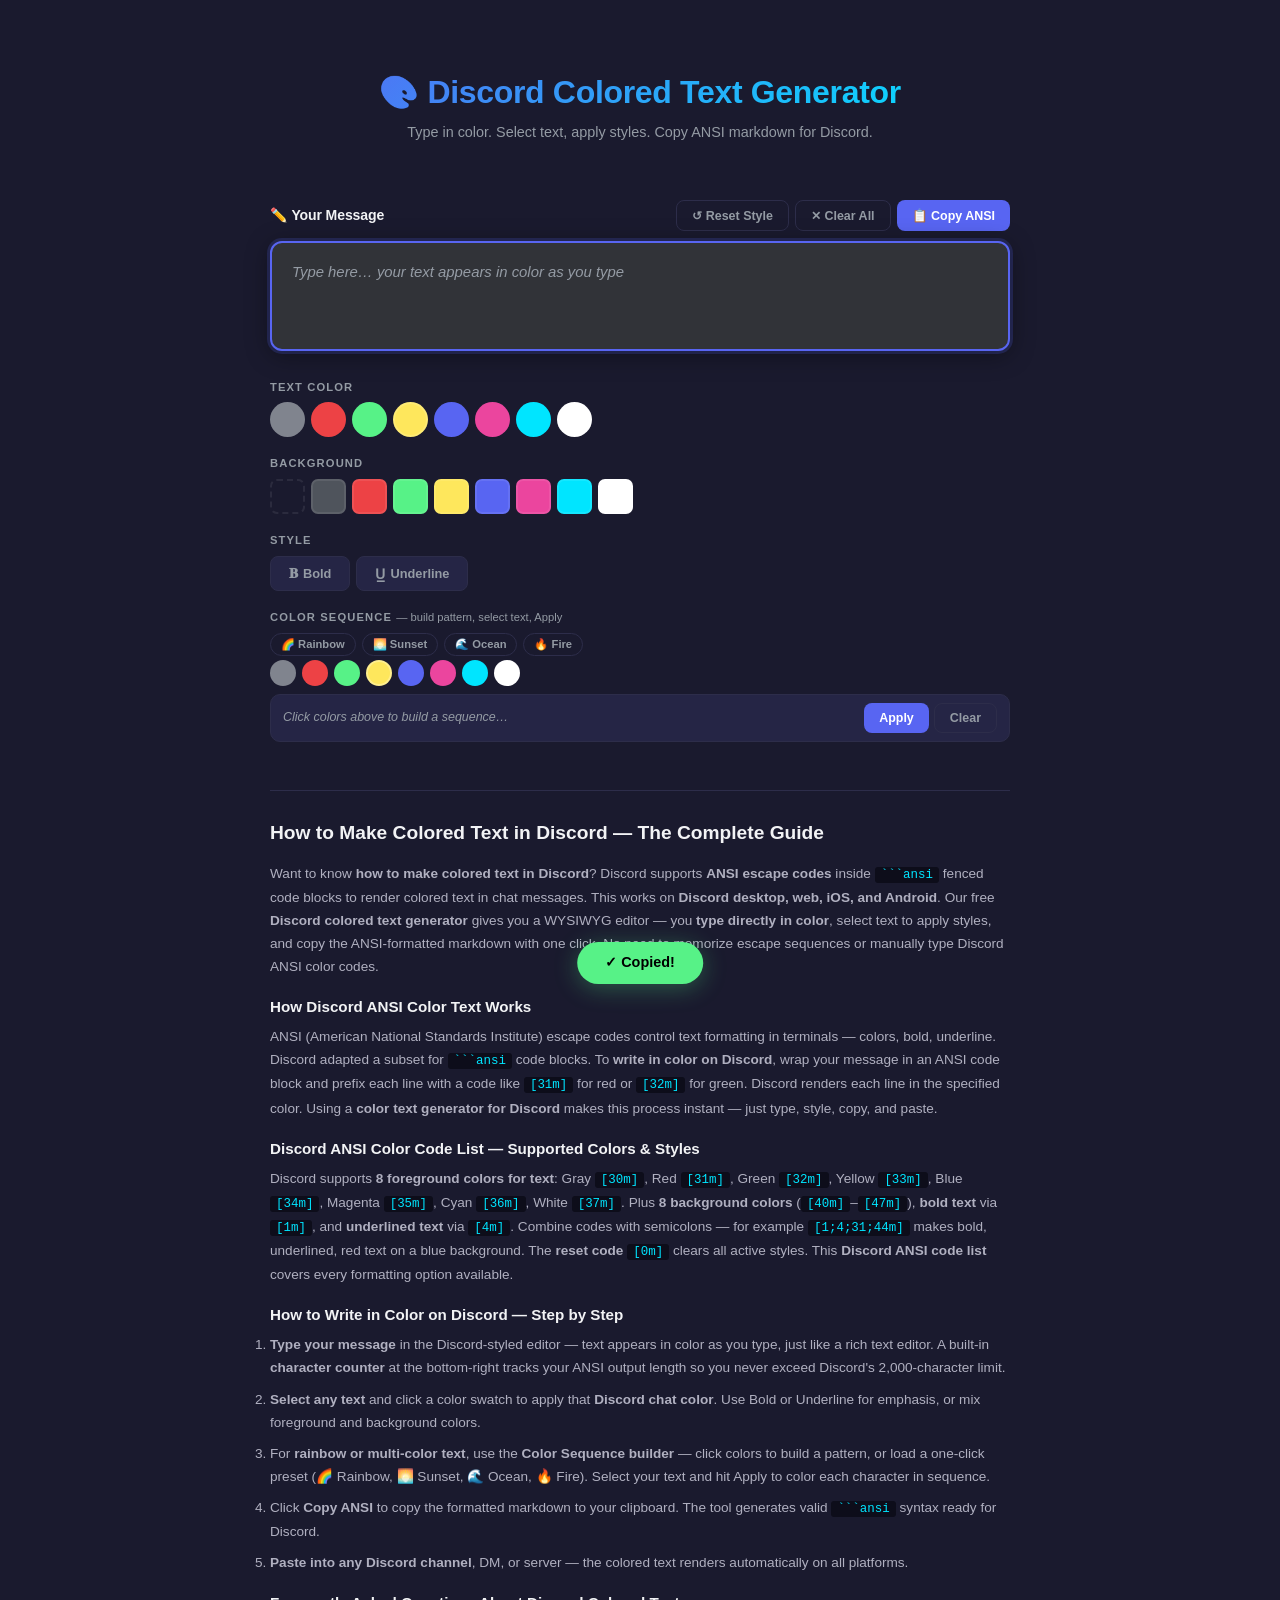
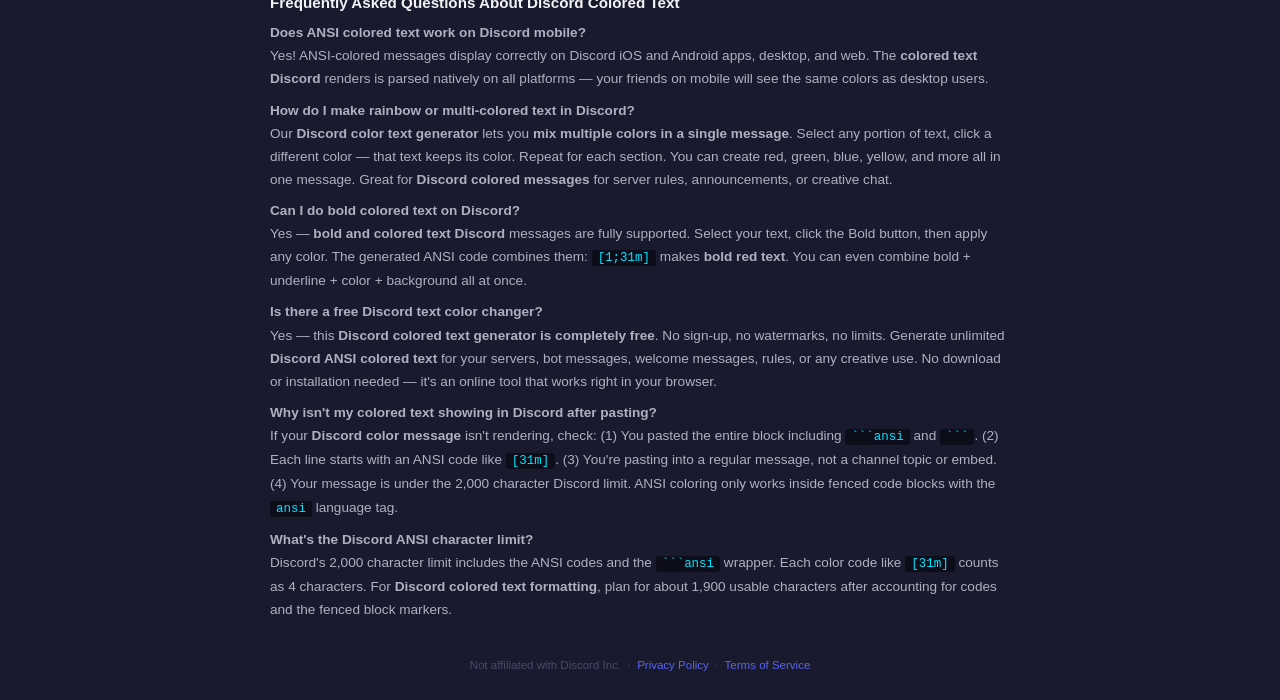
==== index.html @ 7c9f10d4 "init" ====
<!DOCTYPE html>
<html lang="en">
<head>
<meta charset="UTF-8">
<meta name="viewport" content="width=device-width, initial-scale=1.0">
<title>Discord Colored Text Generator — Free ANSI Color Markdown Tool</title>
<meta name="description" content="Free Discord colored text generator with WYSIWYG editor. Create ANSI colored messages with 8 foreground colors, 8 background colors, bold and underline. Type in color, copy ANSI markdown for Discord. No sign-up required.">
<meta name="keywords" content="discord colored text, discord ansi colors, discord text generator, ansi escape codes discord, discord markdown colors, colored text discord, discord color message, ansi color code generator">
<meta name="robots" content="index, follow, max-image-preview:large">
<link rel="canonical" href="https://discordcoloredtext.com/">
<meta property="og:title" content="Discord Colored Text Generator — Free ANSI Color Markdown Tool">
<meta property="og:description" content="Type in color with the WYSIWYG editor. 8 foreground colors, 8 background colors, bold, underline. Copy ANSI markdown for Discord instantly. Free, no sign-up.">
<meta property="og:type" content="website">
<meta property="og:url" content="https://discordcoloredtext.com/">
<meta name="twitter:card" content="summary_large_image">
<meta name="twitter:title" content="Discord Colored Text Generator">
<meta name="twitter:description" content="WYSIWYG editor for Discord ANSI colored text. Type in color, copy markdown. Free.">
<style>
*,*::before,*::after{box-sizing:border-box;margin:0;padding:0}
:root{
  --bg:#1A1A2E;--surface:#222240;--card:#252545;--border:#2D2D4A;
  --accent:#5865F2;--accent-hover:#4752C4;--glow:#5865F230;
  --success:#57F287;--text:#F2F3F5;--muted:#949BA4;
  --editor-bg:#313338;--editor-text:#DBDEE1;
  --font:'gg sans','Whitney','Helvetica Neue',Helvetica,Arial,sans-serif;
  --ui:-apple-system,BlinkMacSystemFont,'Segoe UI',Roboto,sans-serif;
}
html{font-size:16px;scroll-behavior:smooth}
body{font-family:var(--ui);background:var(--bg);color:#E0E0E0;min-height:100vh;line-height:1.5;-webkit-font-smoothing:antialiased}
.container{max-width:780px;margin:0 auto;padding:28px 20px 40px}

/* Header */
.header{text-align:center;padding:40px 0 28px}
.header h1{font-size:clamp(1.4rem,3.5vw,2rem);font-weight:800;background:linear-gradient(135deg,var(--accent),#00E5FF);-webkit-background-clip:text;-webkit-text-fill-color:transparent;background-clip:text;margin-bottom:6px;letter-spacing:-0.01em}
.header p{color:var(--muted);font-size:0.9rem}

.ad{background:var(--card);border:1px dashed var(--border);border-radius:12px;min-height:90px;display:flex;align-items:center;justify-content:center;color:#4A4A6A;font-size:0.75rem;margin:12px 0;text-transform:uppercase;letter-spacing:0.1em}

/* Editor */
.editor-section{margin:28px 0}
.editor-top{display:flex;align-items:center;justify-content:space-between;margin-bottom:10px}
.editor-top label{font-weight:700;font-size:0.88rem;color:var(--text);letter-spacing:-0.01em}
.editor-actions{display:flex;gap:6px}
.btn{display:inline-flex;align-items:center;gap:4px;padding:7px 15px;font-size:0.78rem;font-weight:600;font-family:var(--ui);border:none;border-radius:8px;cursor:pointer;transition:all 0.15s ease}
.btn-fill{background:var(--accent);color:#fff}
.btn-fill:hover{background:var(--accent-hover);box-shadow:0 2px 12px var(--glow)}
.btn-fill.copied{background:var(--success);color:#000;pointer-events:none}
.btn-hollow{background:transparent;color:var(--muted);border:1px solid var(--border)}
.btn-hollow:hover{background:var(--card);color:var(--text)}
.btn-hollow.danger:hover{color:#ED4245;border-color:#ED424530}

.editor{
  width:100%;padding:18px 20px;font-size:0.93rem;font-family:var(--font);
  background:var(--editor-bg);border:2px solid var(--border);border-radius:12px;
  color:var(--editor-text);outline:none;transition:border-color 0.2s,box-shadow 0.2s;
  min-height:110px;line-height:1.55;word-break:break-word;overflow-y:auto;
  box-shadow:0 4px 24px rgba(0,0,0,0.4),inset 0 1px 0 rgba(255,255,255,0.02);
}
.editor:focus{border-color:var(--accent);box-shadow:0 0 0 3px var(--glow),0 4px 24px rgba(0,0,0,0.4)}
.editor:empty::before{content:attr(data-placeholder);color:var(--muted);font-style:italic;pointer-events:none}
.editor-wrap{position:relative}
.editor-wrap .char-count{position:absolute;bottom:8px;right:14px;z-index:1;pointer-events:none}

/* Picker */
.picker{display:flex;flex-direction:column;gap:18px;margin:28px 0}
.picker-label{font-size:0.7rem;font-weight:700;color:var(--muted);text-transform:uppercase;letter-spacing:0.1em;margin-bottom:7px}
.picker-row{display:flex;flex-wrap:wrap;gap:6px}

/* FG swatches: colored circles */
.swatch-btn{
  width:35px;height:35px;border-radius:50%;border:2.5px solid transparent;
  cursor:pointer;outline:none;transition:all 0.12s ease;position:relative;flex-shrink:0;
}
.swatch-btn:hover{transform:scale(1.15);border-color:rgba(255,255,255,0.3);z-index:1}
.swatch-btn:active{transform:scale(0.92)}

/* BG swatches: rounded squares */
.bg-swatch{
  width:35px;height:35px;border-radius:7px;border:2px solid rgba(255,255,255,0.08);
  cursor:pointer;outline:none;transition:all 0.12s ease;position:relative;flex-shrink:0;
}
.bg-swatch:hover{transform:scale(1.15);border-color:rgba(255,255,255,0.35);z-index:1}
.bg-swatch:active{transform:scale(0.92)}

/* Style toggles */
.style-btn{
  display:inline-flex;align-items:center;gap:5px;padding:8px 18px;
  font-size:0.8rem;font-weight:600;font-family:var(--ui);border-radius:8px;
  cursor:pointer;user-select:none;outline:none;transition:all 0.12s ease;
  background:var(--card);border:1.5px solid var(--border);color:var(--muted);
}
.style-btn:hover{background:#282845;border-color:#3D3D65;color:var(--text)}
.style-btn:active{transform:scale(0.96)}
.style-btn .icon{font-size:0.9rem}

/* Sequence bar */
.seq-bar{display:flex;align-items:center;gap:10px;background:var(--card);border:1px solid var(--border);border-radius:10px;padding:8px 12px;min-height:44px;margin-top:8px}
.seq-blocks{flex:1;display:flex;flex-wrap:wrap;gap:3px;align-items:center;min-height:28px}
.seq-empty{color:var(--muted);font-size:0.78rem;font-style:italic}
.seq-dot{width:20px;height:20px;border-radius:4px;flex-shrink:0;transition:transform 0.1s;cursor:pointer}
.seq-dot:hover{transform:scale(1.25)}
.seq-actions{display:flex;gap:5px;flex-shrink:0}
/* Sequence-only color buttons */
.seq-swatch{width:26px;height:26px;border-radius:50%;border:2px solid transparent;cursor:pointer;outline:none;transition:all 0.12s ease;flex-shrink:0}
.seq-swatch:hover{transform:scale(1.2);border-color:rgba(255,255,255,0.4);z-index:1}
.seq-swatch:active{transform:scale(0.9)}

/* Presets */
.presets{display:flex;align-items:center;gap:6px;margin-bottom:4px}
.preset-btn{font-size:0.7rem;font-weight:600;padding:4px 10px;border-radius:14px;border:1px solid var(--border);background:transparent;color:var(--muted);cursor:pointer;font-family:var(--ui);transition:all 0.12s ease}
.preset-btn:hover{background:var(--card);color:var(--text);border-color:var(--accent)}

/* Char counter */
.char-count{font-size:0.72rem;color:var(--muted);font-weight:500}
.char-count.warn{color:#FEE75C}
.char-count.danger{color:#ED4245}

/* SEO */
.seo{margin-top:48px;padding-top:28px;border-top:1px solid var(--border)}
.seo h2{font-size:1.2rem;font-weight:700;color:var(--text);margin-bottom:14px}
.seo h3{font-size:0.95rem;font-weight:600;color:var(--text);margin:18px 0 6px}
.seo p,.seo li{font-size:0.85rem;color:#B0B0C0;line-height:1.7;margin-bottom:8px}
.seo code{background:#0D0D1A;padding:1px 6px;border-radius:3px;font-family:'SF Mono','Fira Code',monospace;font-size:0.78rem;color:#00E5FF}

.footer{text-align:center;padding:28px 0 0;font-size:0.72rem;color:#4A4A6A}
.footer a{color:var(--accent);text-decoration:none}

.toast{position:fixed;bottom:36px;left:50%;transform:translateX(-50%) translateY(120px);background:var(--success);color:#000;padding:10px 28px;border-radius:50px;font-weight:700;font-size:0.9rem;z-index:999;transition:transform 0.3s cubic-bezier(0.175,0.885,0.32,1.275);pointer-events:none;box-shadow:0 4px 24px rgba(87,242,135,0.3)}
.toast.show{transform:translateX(-50%) translateY(0)}

@media(max-width:600px){
  .container{padding:12px 8px 28px}
  .header{padding:24px 0 16px}
  .editor-top{flex-wrap:wrap;gap:8px}
  .editor{padding:14px 14px;font-size:0.88rem;min-height:90px}
  .swatch-btn,.bg-swatch{width:30px;height:30px}
  .seq-swatch{width:24px;height:24px}
  .seq-bar{flex-wrap:wrap;gap:6px}
  .presets{flex-wrap:wrap}
}
@media(prefers-reduced-motion:reduce){*,*::before,*::after{animation-duration:0.01ms!important;transition-duration:0.01ms!important}}
</style>
</head>
<body>

<div class="container">

  <header class="header">
    <h1>🎨 Discord Colored Text Generator</h1>
    <p>Type in color. Select text, apply styles. Copy ANSI markdown for Discord.</p>
  </header>

  <!-- <div class="ad">GOOGLE ADSENSE TOP AD</div> -->

  <!-- Editor -->
  <div class="editor-section">
    <div class="editor-top">
      <label for="editor">✏️ Your Message</label>
      <div class="editor-actions">
        <button class="btn btn-hollow" id="resetBtn">↺ Reset Style</button>
        <button class="btn btn-hollow danger" id="clearBtn">✕ Clear All</button>
        <button class="btn btn-fill" id="copyBtn">📋 Copy ANSI</button>
      </div>
    </div>
    <div class="editor-wrap">
      <div class="editor" id="editor" contenteditable="true"
      data-placeholder="Type here… your text appears in color as you type"
      role="textbox" aria-multiline="true"></div>
      <span class="char-count" id="charCount" title="ANSI character count / Discord 2000 limit"></span>
    </div>
  </div>

  <!-- Picker -->
  <div class="picker">
    <div>
      <div class="picker-label">Text Color</div>
      <div class="picker-row" id="fgRow"></div>
    </div>
    <div>
      <div class="picker-label">Background</div>
      <div class="picker-row" id="bgRow"></div>
    </div>
    <div>
      <div class="picker-label">Style</div>
      <div class="picker-row">
        <button class="style-btn" id="boldBtn"><span class="icon">𝐁</span> Bold</button>
        <button class="style-btn" id="underlineBtn"><span class="icon">U̲</span> Underline</button>
      </div>
    </div>
    <div>
      <div class="picker-label">Color Sequence <span style="font-weight:400;text-transform:none;letter-spacing:0;color:var(--muted)">— build pattern, select text, Apply</span></div>
      <div class="presets">
        <button class="preset-btn" data-preset="rainbow">🌈 Rainbow</button>
        <button class="preset-btn" data-preset="sunset">🌅 Sunset</button>
        <button class="preset-btn" data-preset="ocean">🌊 Ocean</button>
        <button class="preset-btn" data-preset="fire">🔥 Fire</button>
      </div>
      <div class="picker-row" id="seqColors"></div>
      <div class="seq-bar">
        <div class="seq-blocks" id="seqBlocks"><span class="seq-empty">Click colors above to build a sequence…</span></div>
        <div class="seq-actions">
          <button class="btn btn-fill" id="seqApply" disabled>Apply</button>
          <button class="btn btn-hollow" id="seqClear" disabled>Clear</button>
        </div>
      </div>
    </div>
  </div>

  <!-- <div class="ad">GOOGLE ADSENSE BOTTOM AD</div> -->

  <section class="seo">
    <h2>How to Make Colored Text in Discord — The Complete Guide</h2>
    <p>Want to know <strong>how to make colored text in Discord</strong>? Discord supports <strong>ANSI escape codes</strong> inside <code>```ansi</code> fenced code blocks to render colored text in chat messages. This works on <strong>Discord desktop, web, iOS, and Android</strong>. Our free <strong>Discord colored text generator</strong> gives you a WYSIWYG editor — you <strong>type directly in color</strong>, select text to apply styles, and copy the ANSI-formatted markdown with one click. No need to memorize escape sequences or manually type Discord ANSI color codes.</p>

    <h3>How Discord ANSI Color Text Works</h3>
    <p>ANSI (American National Standards Institute) escape codes control text formatting in terminals — colors, bold, underline. Discord adapted a subset for <code>```ansi</code> code blocks. To <strong>write in color on Discord</strong>, wrap your message in an ANSI code block and prefix each line with a code like <code>[31m]</code> for red or <code>[32m]</code> for green. Discord renders each line in the specified color. Using a <strong>color text generator for Discord</strong> makes this process instant — just type, style, copy, and paste.</p>

    <h3>Discord ANSI Color Code List — Supported Colors &amp; Styles</h3>
    <p>Discord supports <strong>8 foreground colors for text</strong>: Gray <code>[30m]</code>, Red <code>[31m]</code>, Green <code>[32m]</code>, Yellow <code>[33m]</code>, Blue <code>[34m]</code>, Magenta <code>[35m]</code>, Cyan <code>[36m]</code>, White <code>[37m]</code>. Plus <strong>8 background colors</strong> (<code>[40m]</code>–<code>[47m]</code>), <strong>bold text</strong> via <code>[1m]</code>, and <strong>underlined text</strong> via <code>[4m]</code>. Combine codes with semicolons — for example <code>[1;4;31;44m]</code> makes bold, underlined, red text on a blue background. The <strong>reset code</strong> <code>[0m]</code> clears all active styles. This <strong>Discord ANSI code list</strong> covers every formatting option available.</p>

    <h3>How to Write in Color on Discord — Step by Step</h3>
    <ol>
      <li><strong>Type your message</strong> in the Discord-styled editor — text appears in color as you type, just like a rich text editor. A built-in <strong>character counter</strong> at the bottom-right tracks your ANSI output length so you never exceed Discord's 2,000-character limit.</li>
      <li><strong>Select any text</strong> and click a color swatch to apply that <strong>Discord chat color</strong>. Use Bold or Underline for emphasis, or mix foreground and background colors.</li>
      <li>For <strong>rainbow or multi-color text</strong>, use the <strong>Color Sequence builder</strong> — click colors to build a pattern, or load a one-click preset (🌈 Rainbow, 🌅 Sunset, 🌊 Ocean, 🔥 Fire). Select your text and hit Apply to color each character in sequence.</li>
      <li>Click <strong>Copy ANSI</strong> to copy the formatted markdown to your clipboard. The tool generates valid <code>```ansi</code> syntax ready for Discord.</li>
      <li><strong>Paste into any Discord channel</strong>, DM, or server — the colored text renders automatically on all platforms.</li>
    </ol>

    <h3>Frequently Asked Questions About Discord Colored Text</h3>
    <p><strong>Does ANSI colored text work on Discord mobile?</strong><br>Yes! ANSI-colored messages display correctly on Discord iOS and Android apps, desktop, and web. The <strong>colored text Discord</strong> renders is parsed natively on all platforms — your friends on mobile will see the same colors as desktop users.</p>
    <p><strong>How do I make rainbow or multi-colored text in Discord?</strong><br>Our <strong>Discord color text generator</strong> lets you <strong>mix multiple colors in a single message</strong>. Select any portion of text, click a different color — that text keeps its color. Repeat for each section. You can create red, green, blue, yellow, and more all in one message. Great for <strong>Discord colored messages</strong> for server rules, announcements, or creative chat.</p>
    <p><strong>Can I do bold colored text on Discord?</strong><br>Yes — <strong>bold and colored text Discord</strong> messages are fully supported. Select your text, click the Bold button, then apply any color. The generated ANSI code combines them: <code>[1;31m]</code> makes <strong>bold red text</strong>. You can even combine bold + underline + color + background all at once.</p>
    <p><strong>Is there a free Discord text color changer?</strong><br>Yes — this <strong>Discord colored text generator is completely free</strong>. No sign-up, no watermarks, no limits. Generate unlimited <strong>Discord ANSI colored text</strong> for your servers, bot messages, welcome messages, rules, or any creative use. No download or installation needed — it's an online tool that works right in your browser.</p>
    <p><strong>Why isn't my colored text showing in Discord after pasting?</strong><br>If your <strong>Discord color message</strong> isn't rendering, check: (1) You pasted the entire block including <code>```ansi</code> and <code>```</code>. (2) Each line starts with an ANSI code like <code>[31m]</code>. (3) You're pasting into a regular message, not a channel topic or embed. (4) Your message is under the 2,000 character Discord limit. ANSI coloring only works inside fenced code blocks with the <code>ansi</code> language tag.</p>
    <p><strong>What's the Discord ANSI character limit?</strong><br>Discord's 2,000 character limit includes the ANSI codes and the <code>```ansi</code> wrapper. Each color code like <code>[31m]</code> counts as 4 characters. For <strong>Discord colored text formatting</strong>, plan for about 1,900 usable characters after accounting for codes and the fenced block markers.</p>
  </section>

  <script type="application/ld+json">
  {
    "@context": "https://schema.org",
    "@type": "FAQPage",
    "mainEntity": [{
      "@type": "Question", "name": "Does ANSI colored text work on Discord mobile?",
      "acceptedAnswer": { "@type": "Answer", "text": "Yes. ANSI-colored messages display correctly on Discord iOS, Android, desktop, and web. All platforms render Discord ANSI colors natively." }
    },{
      "@type": "Question", "name": "How do I make multi-colored text in Discord?",
      "acceptedAnswer": { "@type": "Answer", "text": "Use the Discord color text generator to apply different colors to different parts of your message. Select text, click a color, repeat. Mix red, green, blue, and more in one message." }
    },{
      "@type": "Question", "name": "Can I make bold colored text on Discord?",
      "acceptedAnswer": { "@type": "Answer", "text": "Yes. Click Bold then apply a color. The ANSI code [1;31m] produces bold red text. Combine bold, underline, color, and background freely." }
    },{
      "@type": "Question", "name": "Is this Discord colored text generator free?",
      "acceptedAnswer": { "@type": "Answer", "text": "Yes, completely free. No sign-up, no watermarks, no limits. Online tool, works in your browser." }
    },{
      "@type": "Question", "name": "Why isn't my colored text showing in Discord?",
      "acceptedAnswer": { "@type": "Answer", "text": "Make sure you paste the entire ```ansi code block, each line starts with a code like [31m], and you're within the 2,000 character limit." }
    }]
  }
  </script>
  <script type="application/ld+json">
  {
    "@context": "https://schema.org",
    "@type": "HowTo",
    "name": "How to Generate Discord Colored Text",
    "description": "Use the WYSIWYG editor to create ANSI colored messages for Discord in 4 easy steps.",
    "step": [
      { "@type": "HowToStep", "name": "Type your message", "text": "Type in the Discord-styled editor. Text appears in color as you type." },
      { "@type": "HowToStep", "name": "Apply colors and styles", "text": "Select text and click a color swatch or Bold/Underline button." },
      { "@type": "HowToStep", "name": "Copy ANSI markdown", "text": "Click the Copy ANSI button to copy the formatted markdown." },
      { "@type": "HowToStep", "name": "Paste into Discord", "text": "Paste directly into any Discord channel. Colors render automatically." }
    ]
  }
  </script>

  <footer class="footer">
    <p>Not affiliated with Discord Inc. &nbsp;·&nbsp; <a href="privacy.html">Privacy Policy</a> &nbsp;·&nbsp; <a href="terms.html">Terms of Service</a></p>
  </footer>

</div>

<div class="toast" id="toast">✓ Copied!</div>

<script>
(function() {
  'use strict';

  var FG = [
    { ansi:'30', css:'#80848E', name:'Gray' },
    { ansi:'31', css:'#ED4245', name:'Red' },
    { ansi:'32', css:'#57F287', name:'Green' },
    { ansi:'33', css:'#FEE75C', name:'Yellow' },
    { ansi:'34', css:'#5865F2', name:'Blue' },
    { ansi:'35', css:'#EB459E', name:'Magenta' },
    { ansi:'36', css:'#00E5FF', name:'Cyan' },
    { ansi:'37', css:'#FFFFFF', name:'White' },
  ];
  var BG = [
    { ansi:'40', css:'#4F545C', name:'Gray' },
    { ansi:'41', css:'#ED4245', name:'Red' },
    { ansi:'42', css:'#57F287', name:'Green' },
    { ansi:'43', css:'#FEE75C', name:'Yellow' },
    { ansi:'44', css:'#5865F2', name:'Blue' },
    { ansi:'45', css:'#EB459E', name:'Magenta' },
    { ansi:'46', css:'#00E5FF', name:'Cyan' },
    { ansi:'47', css:'#FFFFFF', name:'White' },
  ];
  var FG_RGB = [
    { ansi:'30', r:128,g:132,b:142 },{ ansi:'31', r:237,g:66,b:69 },
    { ansi:'32', r:87,g:242,b:135 },{ ansi:'33', r:254,g:231,b:92 },
    { ansi:'34', r:88,g:101,b:242 },{ ansi:'35', r:235,g:69,b:158 },
    { ansi:'36', r:0,g:229,b:255 },{ ansi:'37', r:255,g:255,b:255 },
  ];
  var BG_RGB = [
    { ansi:'40', r:79,g:84,b:92 },  { ansi:'41', r:237,g:66,b:69 },
    { ansi:'42', r:87,g:242,b:135 },{ ansi:'43', r:254,g:231,b:92 },
    { ansi:'44', r:88,g:101,b:242 },{ ansi:'45', r:235,g:69,b:158 },
    { ansi:'46', r:0,g:229,b:255 },{ ansi:'47', r:255,g:255,b:255 },
  ];

  var editor    = document.getElementById('editor');
  var copyBtn   = document.getElementById('copyBtn');
  var toast     = document.getElementById('toast');
  var seqBlocks = document.getElementById('seqBlocks');
  var seqApply  = document.getElementById('seqApply');
  var seqClear  = document.getElementById('seqClear');
  var sequence  = [];

  // Presets
  var PRESETS = {
    rainbow: [FG[1],FG[3],FG[2],FG[6],FG[4],FG[5]],   // Red,Yellow,Green,Cyan,Blue,Magenta
    sunset:  [FG[1],FG[3],FG[5],FG[1]],                 // Red,Yellow,Magenta,Red
    ocean:   [FG[6],FG[4],FG[0],FG[6]],                 // Cyan,Blue,Gray,Cyan
    fire:    [FG[1],FG[3],FG[1],FG[3],FG[5]],           // Red,Yellow,Red,Yellow,Magenta
  };
  document.querySelectorAll('.preset-btn').forEach(function(btn) {
    btn.addEventListener('click', function() {
      var key = this.dataset.preset;
      if (PRESETS[key]) { sequence = PRESETS[key].slice(); updateSeqUI(); }
    });
  });

  // Character counter
  var charCount = document.getElementById('charCount');
  function updateCharCount() {
    var ansi = domToANSI(editor);
    var len = ansi ? ansi.length : 0;
    var max = 2000;
    charCount.textContent = len + ' / ' + max;
    charCount.className = 'char-count' + (len > max ? ' danger' : len > max * 0.9 ? ' warn' : '');
  }
  editor.addEventListener('input', updateCharCount);

  function updateSeqUI() {
    seqBlocks.innerHTML = sequence.length
      ? sequence.map(function(s,i) {
          return '<span class="seq-dot" title="'+s.name+' ('+(i+1)+')" style="background:'+s.css+'" data-idx="'+i+'"></span>';
        }).join('')
      : '<span class="seq-empty">Click color swatches above to build a sequence…</span>';
    seqApply.disabled = sequence.length === 0;
    seqClear.disabled = sequence.length === 0;
    // Click dot to remove from sequence
    seqBlocks.querySelectorAll('.seq-dot').forEach(function(d) {
      d.addEventListener('click', function() {
        sequence.splice(parseInt(this.dataset.idx), 1);
        updateSeqUI();
      });
    });
  }

  function addToSeq(c) {
    sequence.push(c);
    updateSeqUI();
  }

  function applySequence() {
    var sel = window.getSelection();
    if (!sel.rangeCount || sel.isCollapsed || !sequence.length) return;
    var range = sel.getRangeAt(0);
    var text = range.toString();
    if (!text) return;
    range.deleteContents();
    var frag = document.createDocumentFragment();
    for (var i = 0; i < text.length; i++) {
      var s = sequence[i % sequence.length];
      var el = document.createElement('font');
      el.setAttribute('color', s.css);
      el.textContent = text[i];
      frag.appendChild(el);
    }
    range.insertNode(frag);
    range.collapse(false);
    sel.removeAllRanges();
    sel.addRange(range);
    updateCharCount();
  }

  // FG: colored circles — apply directly, don't touch sequence
  FG.forEach(function(c) {
    var b = document.createElement('button');
    b.className = 'swatch-btn';
    b.title = c.name;
    b.style.background = c.css;
    if (c.ansi === '37' || c.ansi === '33') b.style.borderColor = 'rgba(255,255,255,0.15)';
    b.addEventListener('mousedown', function(e) {
      e.preventDefault(); editor.focus();
      document.execCommand('foreColor', false, c.css);
      updateCharCount();
    });
    document.getElementById('fgRow').appendChild(b);
  });

  // BG: rounded squares — first one clears background
  (function() {
    var b = document.createElement('button');
    b.className = 'bg-swatch';
    b.title = 'No background';
    b.style.background = 'transparent';
    b.style.borderStyle = 'dashed';
    b.addEventListener('mousedown', function(e) {
      e.preventDefault(); editor.focus();
      document.execCommand('backColor', false, 'transparent');
      updateCharCount();
    });
    document.getElementById('bgRow').appendChild(b);
  })();
  BG.forEach(function(c) {
    var b = document.createElement('button');
    b.className = 'bg-swatch';
    b.title = c.name;
    b.style.background = c.css;
    b.addEventListener('mousedown', function(e) {
      e.preventDefault(); editor.focus();
      document.execCommand('backColor', false, c.css);
      updateCharCount();
    });
    document.getElementById('bgRow').appendChild(b);
  });

  // Sequence-only color buttons (foreground only)
  FG.forEach(function(c) {
    var b = document.createElement('button');
    b.className = 'seq-swatch';
    b.title = 'Add ' + c.name + ' to sequence';
    b.style.background = c.css;
    if (c.ansi === '37' || c.ansi === '33') b.style.borderColor = 'rgba(255,255,255,0.3)';
    b.addEventListener('click', function() { addToSeq(c); });
    document.getElementById('seqColors').appendChild(b);
  });

  // Sequence actions (mousedown keeps selection alive)
  seqApply.addEventListener('mousedown', function(e) {
    e.preventDefault();
    applySequence();
  });
  seqClear.addEventListener('click', function() {
    sequence = [];
    updateSeqUI();
  });

  // Style
  document.getElementById('boldBtn').addEventListener('mousedown', function(e) {
    e.preventDefault(); editor.focus(); document.execCommand('bold'); updateCharCount();
  });
  document.getElementById('underlineBtn').addEventListener('mousedown', function(e) {
    e.preventDefault(); editor.focus(); document.execCommand('underline'); updateCharCount();
  });

  // Reset: strip formatting
  document.getElementById('resetBtn').addEventListener('mousedown', function(e) {
    e.preventDefault(); document.execCommand('removeFormat'); updateCharCount();
  });
  // Clear
  document.getElementById('clearBtn').addEventListener('click', function() {
    editor.innerHTML = ''; editor.focus(); updateCharCount();
  });

  // DOM → ANSI
  function parseRGB(s) {
    var m = s.match(/rgba?\((\d+),\s*(\d+),\s*(\d+)(?:,\s*([\d.]+))?\)/);
    return m ? { r:parseInt(m[1]), g:parseInt(m[2]), b:parseInt(m[3]), a:m[4]!==undefined?parseFloat(m[4]):1 } : null;
  }
  function closest(r,g,b,t) {
    var best=t[0], bestD=Infinity;
    for (var i=0;i<t.length;i++) {
      var dr=r-t[i].r, dg=g-t[i].g, db=b-t[i].b, d=dr*dr+dg*dg+db*db;
      if (d<bestD) { bestD=d; best=t[i]; }
    }
    return best.ansi;
  }

  function domToANSI(root) {
    var lines=[], cur='', lastPrefix='';
    (function walk(node,st) {
      if (node.nodeType===3) {
        var parts=node.textContent.split('\n');
        for (var i=0;i<parts.length;i++) {
          if (i>0) { lines.push(cur); cur=''; lastPrefix=''; }
          if (!parts[i]) continue;
          var p=[];
          if (st.bold) p.push('1');
          if (st.underline) p.push('4');
          p.push(st.fg);
          if (st.bg) p.push(st.bg);
          var prefix='['+p.join(';')+'m';
          if (prefix===lastPrefix) { cur+=parts[i]; }
          else { cur+=prefix+parts[i]; lastPrefix=prefix; }
        }
        return;
      }
      if (node.nodeType!==1) return;
      var tag=node.tagName.toLowerCase();
      var ns={ fg:st.fg, bg:st.bg, bold:st.bold, underline:st.underline };
      if (/^(font|span|b|u|strong|em)$/.test(tag)) {
        var cs=getComputedStyle(node);
        var fgR=parseRGB(cs.color);
        if (fgR) ns.fg=closest(fgR.r,fgR.g,fgR.b,FG_RGB);
        if (cs.fontWeight==='bold'||parseInt(cs.fontWeight)>=700) ns.bold=true;
        if (cs.textDecoration.indexOf('underline')!==-1) ns.underline=true;
        if (node.style&&node.style.backgroundColor&&node.style.backgroundColor!==''&&node.style.backgroundColor!=='transparent') {
          var bgR=parseRGB(cs.backgroundColor);
          if (bgR&&bgR.a>0) ns.bg=closest(bgR.r,bgR.g,bgR.b,BG_RGB);
        }
      }
      if (tag==='b'||tag==='strong') ns.bold=true;
      if (tag==='u') ns.underline=true;
      for (var i=0;i<node.childNodes.length;i++) walk(node.childNodes[i],ns);
    })(root,{ fg:'37', bg:null, bold:false, underline:false });
    if (cur||lines.length===0) lines.push(cur);
    return lines.join('\n');
  }

  function copy() {
    if (!editor.textContent.trim()) return;
    var ansi=domToANSI(editor);
    if (!ansi) return;
    var md='```ansi\n'+ansi+'\n```';
    if (navigator.clipboard&&navigator.clipboard.writeText) {
      navigator.clipboard.writeText(md).then(flash).catch(fc);
    } else fc();
    function fc() {
      var ta=document.createElement('textarea');
      ta.value=md; ta.style.position='fixed'; ta.style.left='-9999px';
      document.body.appendChild(ta); ta.focus(); ta.select();
      try { document.execCommand('copy'); flash(); } catch(e) {}
      document.body.removeChild(ta);
    }
  }

  function flash() {
    copyBtn.classList.add('copied');
    copyBtn.innerHTML='<span>✓</span> Copied!';
    toast.classList.add('show');
    setTimeout(function() {
      copyBtn.classList.remove('copied');
      copyBtn.innerHTML='📋 Copy ANSI';
      toast.classList.remove('show');
    },2000);
  }

  copyBtn.addEventListener('click', copy);
  editor.focus();
})();
</script>
</body>
</html>
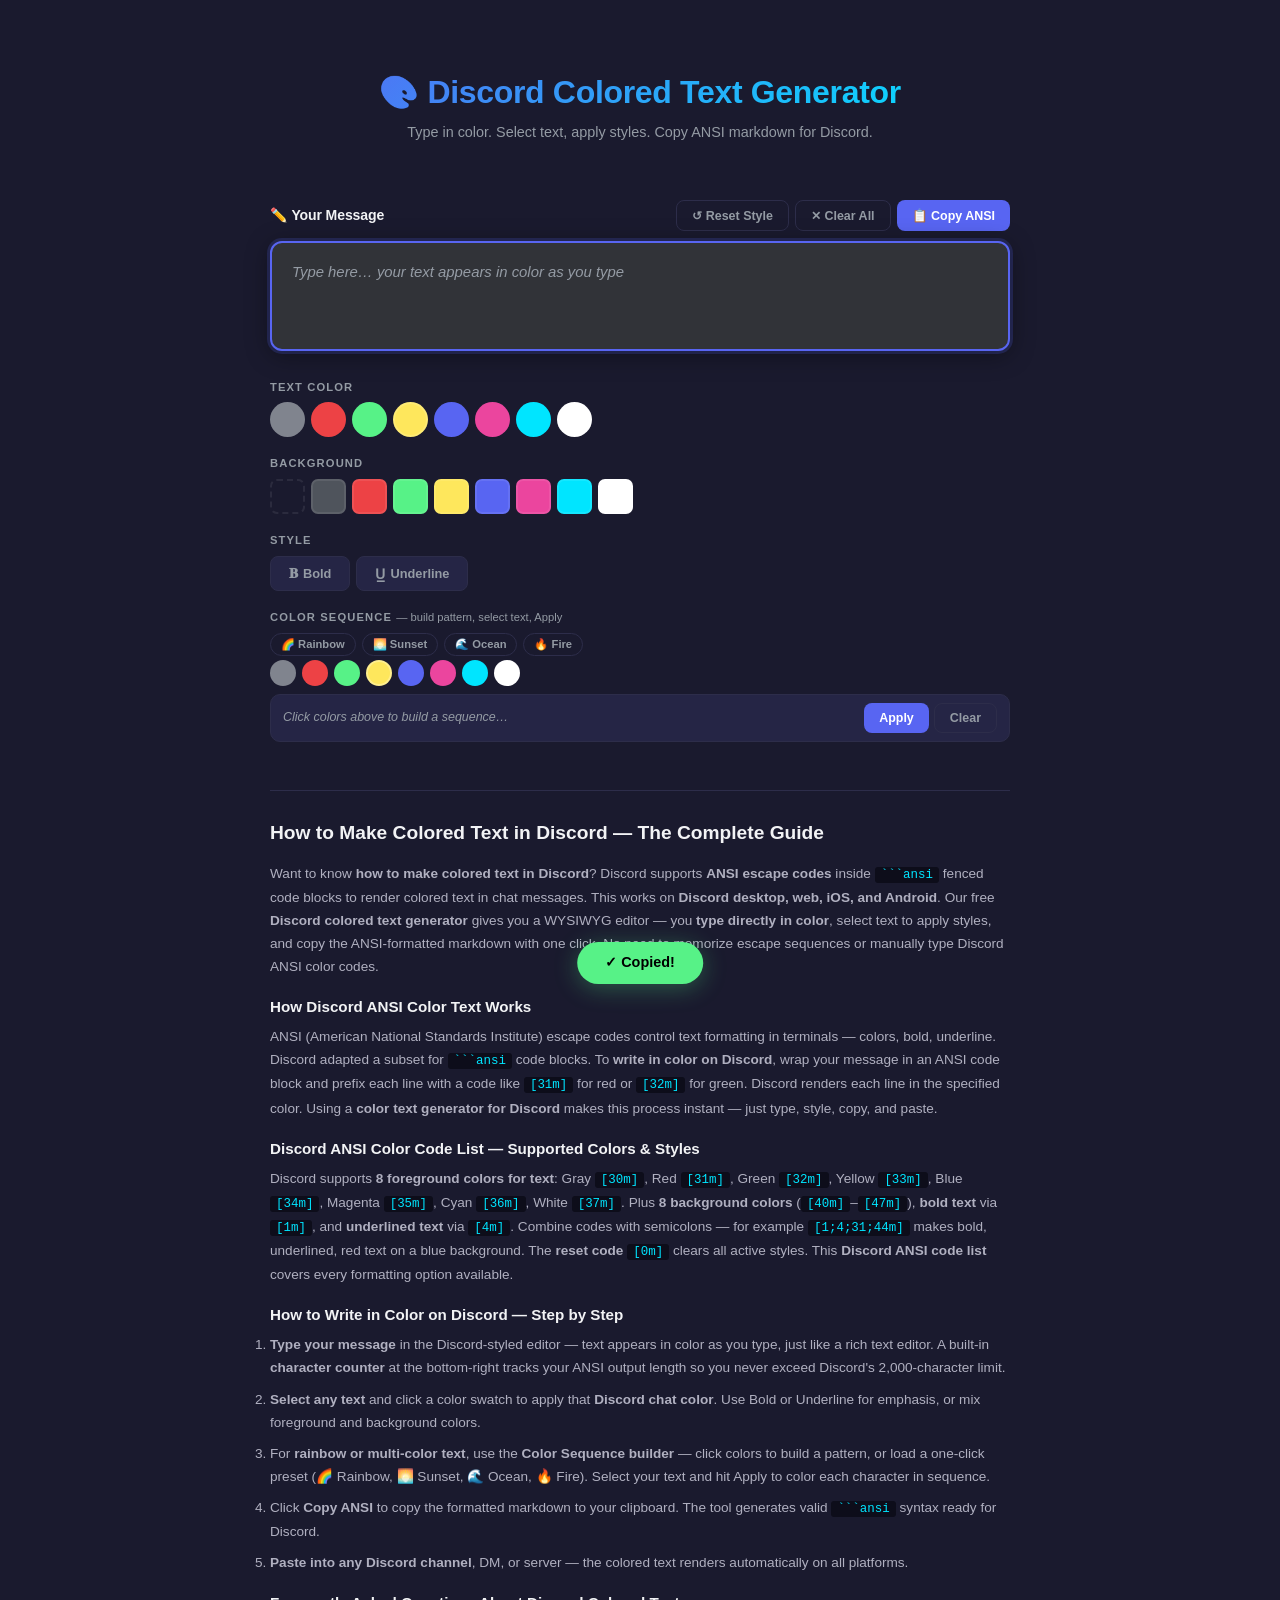
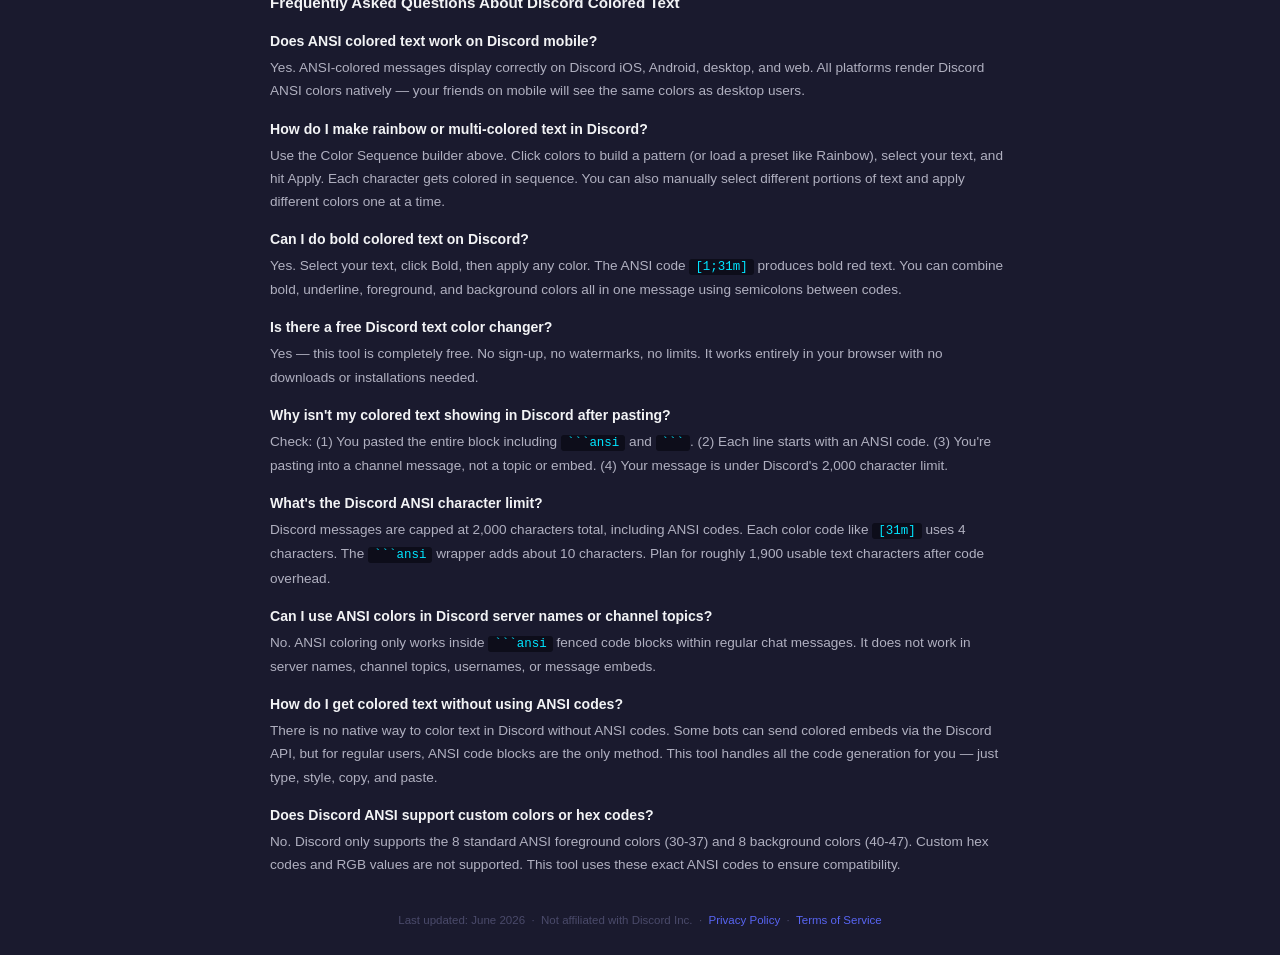
==== commit 8f133f8f: "提交谷歌分析代码，SEO优化" ====
--- a/index.html
+++ b/index.html
@@ -1,6 +1,14 @@
 <!DOCTYPE html>
 <html lang="en">
 <head>
+<!-- Google tag (gtag.js) -->
+<script async src="https://www.googletagmanager.com/gtag/js?id=G-ECED45ZYC7"></script>
+<script>
+  window.dataLayer = window.dataLayer || [];
+  function gtag(){dataLayer.push(arguments);}
+  gtag('js', new Date());
+  gtag('config', 'G-ECED45ZYC7');
+</script>
 <meta charset="UTF-8">
 <meta name="viewport" content="width=device-width, initial-scale=1.0">
 <title>Discord Colored Text Generator — Free ANSI Color Markdown Tool</title>
@@ -121,6 +129,9 @@
 .seo h3{font-size:0.95rem;font-weight:600;color:var(--text);margin:18px 0 6px}
 .seo p,.seo li{font-size:0.85rem;color:#B0B0C0;line-height:1.7;margin-bottom:8px}
 .seo code{background:#0D0D1A;padding:1px 6px;border-radius:3px;font-family:'SF Mono','Fira Code',monospace;font-size:0.78rem;color:#00E5FF}
+.faq-list{margin:0}
+.faq-list dt{font-weight:700;color:var(--text);font-size:0.88rem;margin:16px 0 4px}
+.faq-list dd{color:#B0B0C0;font-size:0.85rem;line-height:1.7;margin:0 0 8px;padding:0}
 
 .footer{text-align:center;padding:28px 0 0;font-size:0.72rem;color:#4A4A6A}
 .footer a{color:var(--accent);text-decoration:none}
@@ -157,15 +168,15 @@
     <div class="editor-top">
       <label for="editor">✏️ Your Message</label>
       <div class="editor-actions">
-        <button class="btn btn-hollow" id="resetBtn">↺ Reset Style</button>
-        <button class="btn btn-hollow danger" id="clearBtn">✕ Clear All</button>
-        <button class="btn btn-fill" id="copyBtn">📋 Copy ANSI</button>
+        <button class="btn btn-hollow" id="resetBtn" aria-label="Remove formatting from selected text">↺ Reset Style</button>
+        <button class="btn btn-hollow danger" id="clearBtn" aria-label="Clear all text">✕ Clear All</button>
+        <button class="btn btn-fill" id="copyBtn" aria-label="Copy ANSI markdown to clipboard">📋 Copy ANSI</button>
       </div>
     </div>
     <div class="editor-wrap">
       <div class="editor" id="editor" contenteditable="true"
       data-placeholder="Type here… your text appears in color as you type"
-      role="textbox" aria-multiline="true"></div>
+      role="textbox" aria-multiline="true" aria-label="Message editor — type in color directly"></div>
       <span class="char-count" id="charCount" title="ANSI character count / Discord 2000 limit"></span>
     </div>
   </div>
@@ -228,33 +239,98 @@
     </ol>
 
     <h3>Frequently Asked Questions About Discord Colored Text</h3>
-    <p><strong>Does ANSI colored text work on Discord mobile?</strong><br>Yes! ANSI-colored messages display correctly on Discord iOS and Android apps, desktop, and web. The <strong>colored text Discord</strong> renders is parsed natively on all platforms — your friends on mobile will see the same colors as desktop users.</p>
-    <p><strong>How do I make rainbow or multi-colored text in Discord?</strong><br>Our <strong>Discord color text generator</strong> lets you <strong>mix multiple colors in a single message</strong>. Select any portion of text, click a different color — that text keeps its color. Repeat for each section. You can create red, green, blue, yellow, and more all in one message. Great for <strong>Discord colored messages</strong> for server rules, announcements, or creative chat.</p>
-    <p><strong>Can I do bold colored text on Discord?</strong><br>Yes — <strong>bold and colored text Discord</strong> messages are fully supported. Select your text, click the Bold button, then apply any color. The generated ANSI code combines them: <code>[1;31m]</code> makes <strong>bold red text</strong>. You can even combine bold + underline + color + background all at once.</p>
-    <p><strong>Is there a free Discord text color changer?</strong><br>Yes — this <strong>Discord colored text generator is completely free</strong>. No sign-up, no watermarks, no limits. Generate unlimited <strong>Discord ANSI colored text</strong> for your servers, bot messages, welcome messages, rules, or any creative use. No download or installation needed — it's an online tool that works right in your browser.</p>
-    <p><strong>Why isn't my colored text showing in Discord after pasting?</strong><br>If your <strong>Discord color message</strong> isn't rendering, check: (1) You pasted the entire block including <code>```ansi</code> and <code>```</code>. (2) Each line starts with an ANSI code like <code>[31m]</code>. (3) You're pasting into a regular message, not a channel topic or embed. (4) Your message is under the 2,000 character Discord limit. ANSI coloring only works inside fenced code blocks with the <code>ansi</code> language tag.</p>
-    <p><strong>What's the Discord ANSI character limit?</strong><br>Discord's 2,000 character limit includes the ANSI codes and the <code>```ansi</code> wrapper. Each color code like <code>[31m]</code> counts as 4 characters. For <strong>Discord colored text formatting</strong>, plan for about 1,900 usable characters after accounting for codes and the fenced block markers.</p>
+
+    <dl class="faq-list">
+      <dt>Does ANSI colored text work on Discord mobile?</dt>
+      <dd>Yes. ANSI-colored messages display correctly on Discord iOS, Android, desktop, and web. All platforms render Discord ANSI colors natively — your friends on mobile will see the same colors as desktop users.</dd>
+
+      <dt>How do I make rainbow or multi-colored text in Discord?</dt>
+      <dd>Use the Color Sequence builder above. Click colors to build a pattern (or load a preset like Rainbow), select your text, and hit Apply. Each character gets colored in sequence. You can also manually select different portions of text and apply different colors one at a time.</dd>
+
+      <dt>Can I do bold colored text on Discord?</dt>
+      <dd>Yes. Select your text, click Bold, then apply any color. The ANSI code <code>[1;31m]</code> produces bold red text. You can combine bold, underline, foreground, and background colors all in one message using semicolons between codes.</dd>
+
+      <dt>Is there a free Discord text color changer?</dt>
+      <dd>Yes — this tool is completely free. No sign-up, no watermarks, no limits. It works entirely in your browser with no downloads or installations needed.</dd>
+
+      <dt>Why isn't my colored text showing in Discord after pasting?</dt>
+      <dd>Check: (1) You pasted the entire block including <code>```ansi</code> and <code>```</code>. (2) Each line starts with an ANSI code. (3) You're pasting into a channel message, not a topic or embed. (4) Your message is under Discord's 2,000 character limit.</dd>
+
+      <dt>What's the Discord ANSI character limit?</dt>
+      <dd>Discord messages are capped at 2,000 characters total, including ANSI codes. Each color code like <code>[31m]</code> uses 4 characters. The <code>```ansi</code> wrapper adds about 10 characters. Plan for roughly 1,900 usable text characters after code overhead.</dd>
+
+      <dt>Can I use ANSI colors in Discord server names or channel topics?</dt>
+      <dd>No. ANSI coloring only works inside <code>```ansi</code> fenced code blocks within regular chat messages. It does not work in server names, channel topics, usernames, or message embeds.</dd>
+
+      <dt>How do I get colored text without using ANSI codes?</dt>
+      <dd>There is no native way to color text in Discord without ANSI codes. Some bots can send colored embeds via the Discord API, but for regular users, ANSI code blocks are the only method. This tool handles all the code generation for you — just type, style, copy, and paste.</dd>
+
+      <dt>Does Discord ANSI support custom colors or hex codes?</dt>
+      <dd>No. Discord only supports the 8 standard ANSI foreground colors (30-37) and 8 background colors (40-47). Custom hex codes and RGB values are not supported. This tool uses these exact ANSI codes to ensure compatibility.</dd>
+    </dl>
   </section>
 
+  <script type="application/ld+json">
+  {
+    "@context": "https://schema.org",
+    "@type": "WebSite",
+    "name": "Discord Colored Text Generator",
+    "url": "https://discordcoloredtext.com/",
+    "description": "Free WYSIWYG tool to generate ANSI colored text for Discord. 8 foreground colors, 8 background colors, bold, underline, rainbow sequences.",
+    "potentialAction": {
+      "@type": "SearchAction",
+      "target": "https://discordcoloredtext.com/?q={search_term_string}",
+      "query-input": "required name=search_term_string"
+    }
+  }
+  </script>
+  <script type="application/ld+json">
+  {
+    "@context": "https://schema.org",
+    "@type": "BreadcrumbList",
+    "itemListElement": [{
+      "@type": "ListItem", "position": 1, "name": "Discord Colored Text Generator",
+      "item": "https://discordcoloredtext.com/"
+    }]
+  }
+  </script>
+  <script type="application/ld+json">
+  {
+    "@context": "https://schema.org",
+    "@type": "SoftwareApplication",
+    "name": "Discord Colored Text Generator",
+    "applicationCategory": "WebApplication",
+    "operatingSystem": "All",
+    "description": "WYSIWYG editor for generating Discord ANSI colored text. Supports 8 foreground colors, 8 background colors, bold, underline, and color sequences with presets.",
+    "offers": { "@type": "Offer", "price": "0", "priceCurrency": "USD" },
+    "browserRequirements": "Requires JavaScript"
+  }
+  </script>
   <script type="application/ld+json">
   {
     "@context": "https://schema.org",
     "@type": "FAQPage",
     "mainEntity": [{
       "@type": "Question", "name": "Does ANSI colored text work on Discord mobile?",
-      "acceptedAnswer": { "@type": "Answer", "text": "Yes. ANSI-colored messages display correctly on Discord iOS, Android, desktop, and web. All platforms render Discord ANSI colors natively." }
+      "acceptedAnswer": { "@type": "Answer", "text": "Yes. ANSI-colored messages display on Discord iOS, Android, desktop, and web. All platforms render Discord ANSI colors natively." }
     },{
-      "@type": "Question", "name": "How do I make multi-colored text in Discord?",
-      "acceptedAnswer": { "@type": "Answer", "text": "Use the Discord color text generator to apply different colors to different parts of your message. Select text, click a color, repeat. Mix red, green, blue, and more in one message." }
+      "@type": "Question", "name": "How do I make rainbow or multi-colored text in Discord?",
+      "acceptedAnswer": { "@type": "Answer", "text": "Use the Color Sequence builder: click colors to build a pattern, load a preset like Rainbow, select text, and hit Apply. Each character gets colored in sequence." }
     },{
       "@type": "Question", "name": "Can I make bold colored text on Discord?",
-      "acceptedAnswer": { "@type": "Answer", "text": "Yes. Click Bold then apply a color. The ANSI code [1;31m] produces bold red text. Combine bold, underline, color, and background freely." }
+      "acceptedAnswer": { "@type": "Answer", "text": "Yes. Select text, click Bold, then apply a color. The ANSI code [1;31m] produces bold red text. Combine bold, underline, foreground, and background freely." }
     },{
-      "@type": "Question", "name": "Is this Discord colored text generator free?",
-      "acceptedAnswer": { "@type": "Answer", "text": "Yes, completely free. No sign-up, no watermarks, no limits. Online tool, works in your browser." }
+      "@type": "Question", "name": "Is there a free Discord text color changer?",
+      "acceptedAnswer": { "@type": "Answer", "text": "Yes, this tool is completely free. No sign-up, no watermarks, no limits. Works entirely in your browser." }
     },{
-      "@type": "Question", "name": "Why isn't my colored text showing in Discord?",
-      "acceptedAnswer": { "@type": "Answer", "text": "Make sure you paste the entire ```ansi code block, each line starts with a code like [31m], and you're within the 2,000 character limit." }
+      "@type": "Question", "name": "Why isn't my colored text showing in Discord after pasting?",
+      "acceptedAnswer": { "@type": "Answer", "text": "Make sure you paste the entire ```ansi code block, each line starts with an ANSI code, you're pasting into a channel message, and you're within Discord's 2,000 character limit." }
+    },{
+      "@type": "Question", "name": "Can I use ANSI colors in Discord server names or channel topics?",
+      "acceptedAnswer": { "@type": "Answer", "text": "No. ANSI coloring only works inside ```ansi code blocks within regular chat messages, not in server names, channel topics, usernames, or embeds." }
+    },{
+      "@type": "Question", "name": "Does Discord support custom ANSI colors or hex codes?",
+      "acceptedAnswer": { "@type": "Answer", "text": "No. Discord only supports the 8 standard ANSI foreground colors (30-37) and 8 background colors (40-47). Custom hex codes and RGB values are not supported." }
     }]
   }
   </script>
@@ -262,19 +338,19 @@
   {
     "@context": "https://schema.org",
     "@type": "HowTo",
-    "name": "How to Generate Discord Colored Text",
-    "description": "Use the WYSIWYG editor to create ANSI colored messages for Discord in 4 easy steps.",
+    "name": "Generate Discord Colored Text",
+    "description": "Use the free WYSIWYG editor to create ANSI colored messages for Discord in a few simple steps.",
     "step": [
-      { "@type": "HowToStep", "name": "Type your message", "text": "Type in the Discord-styled editor. Text appears in color as you type." },
-      { "@type": "HowToStep", "name": "Apply colors and styles", "text": "Select text and click a color swatch or Bold/Underline button." },
-      { "@type": "HowToStep", "name": "Copy ANSI markdown", "text": "Click the Copy ANSI button to copy the formatted markdown." },
-      { "@type": "HowToStep", "name": "Paste into Discord", "text": "Paste directly into any Discord channel. Colors render automatically." }
+      { "@type": "HowToStep", "name": "Type your message", "text": "Type in the Discord-styled editor. Use the character counter to stay within the 2,000 limit." },
+      { "@type": "HowToStep", "name": "Apply colors and styles", "text": "Select text and click a color swatch or Bold/Underline. Use the Color Sequence builder for rainbow effects." },
+      { "@type": "HowToStep", "name": "Copy ANSI markdown", "text": "Click Copy ANSI to copy the formatted ```ansi code block to your clipboard." },
+      { "@type": "HowToStep", "name": "Paste into Discord", "text": "Paste into any Discord channel. ANSI colors render automatically on all platforms." }
     ]
   }
   </script>
 
   <footer class="footer">
-    <p>Not affiliated with Discord Inc. &nbsp;·&nbsp; <a href="privacy.html">Privacy Policy</a> &nbsp;·&nbsp; <a href="terms.html">Terms of Service</a></p>
+    <p>Last updated: June 2026 &nbsp;·&nbsp; Not affiliated with Discord Inc. &nbsp;·&nbsp; <a href="privacy.html">Privacy Policy</a> &nbsp;·&nbsp; <a href="terms.html">Terms of Service</a></p>
   </footer>
 
 </div>
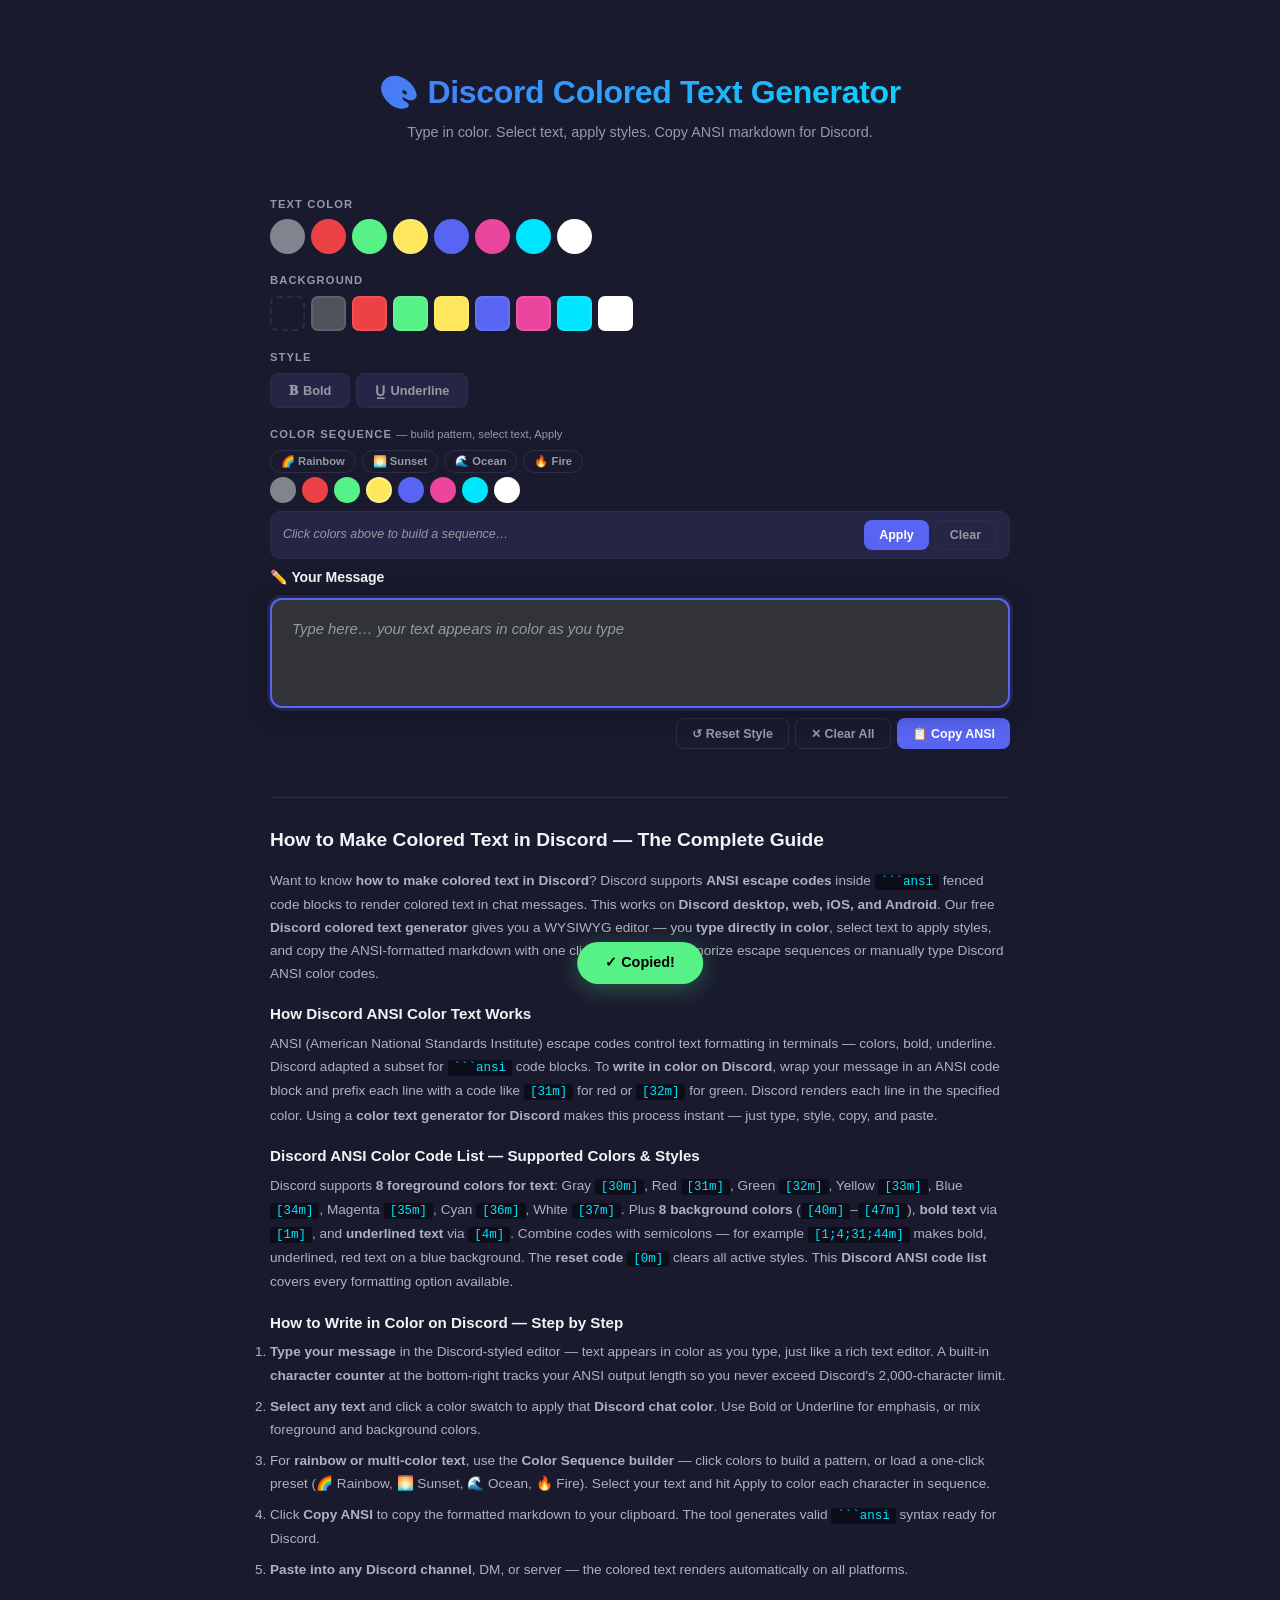
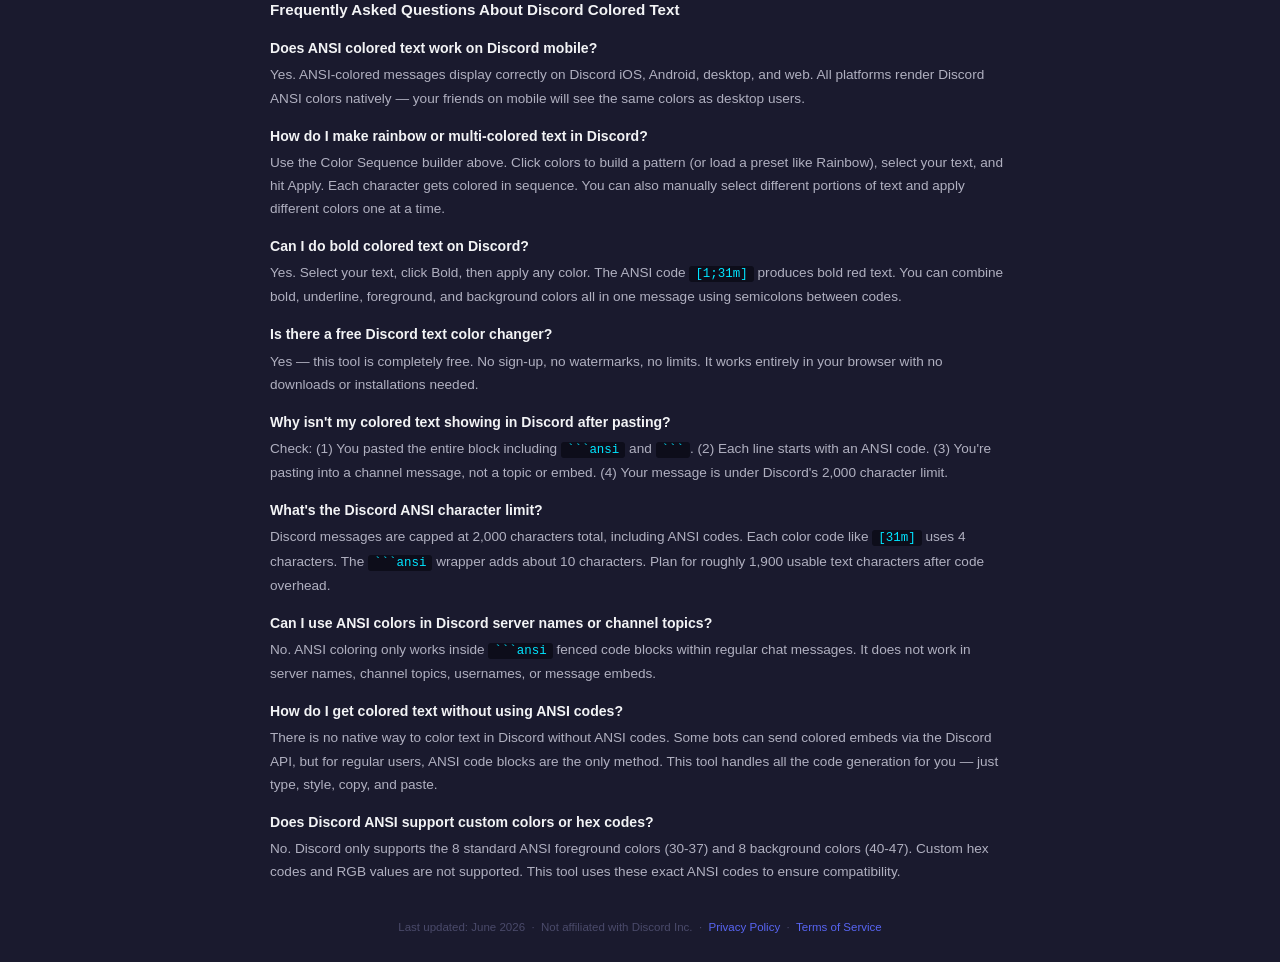
==== commit d9d96c17: "颜色按钮 移到最上面" ====
--- a/index.html
+++ b/index.html
@@ -45,10 +45,10 @@
 .ad{background:var(--card);border:1px dashed var(--border);border-radius:12px;min-height:90px;display:flex;align-items:center;justify-content:center;color:#4A4A6A;font-size:0.75rem;margin:12px 0;text-transform:uppercase;letter-spacing:0.1em}
 
 /* Editor */
-.editor-section{margin:28px 0}
+.editor-section{margin:8px 0 28px}
 .editor-top{display:flex;align-items:center;justify-content:space-between;margin-bottom:10px}
 .editor-top label{font-weight:700;font-size:0.88rem;color:var(--text);letter-spacing:-0.01em}
-.editor-actions{display:flex;gap:6px}
+.editor-actions{display:flex;gap:6px;margin-top:10px;justify-content:flex-end}
 .btn{display:inline-flex;align-items:center;gap:4px;padding:7px 15px;font-size:0.78rem;font-weight:600;font-family:var(--ui);border:none;border-radius:8px;cursor:pointer;transition:all 0.15s ease}
 .btn-fill{background:var(--accent);color:#fff}
 .btn-fill:hover{background:var(--accent-hover);box-shadow:0 2px 12px var(--glow)}
@@ -70,7 +70,7 @@
 .editor-wrap .char-count{position:absolute;bottom:8px;right:14px;z-index:1;pointer-events:none}
 
 /* Picker */
-.picker{display:flex;flex-direction:column;gap:18px;margin:28px 0}
+.picker{display:flex;flex-direction:column;gap:18px;margin:24px 0 8px}
 .picker-label{font-size:0.7rem;font-weight:700;color:var(--muted);text-transform:uppercase;letter-spacing:0.1em;margin-bottom:7px}
 .picker-row{display:flex;flex-wrap:wrap;gap:6px}
 
@@ -162,24 +162,6 @@
   </header>
 
   <!-- <div class="ad">GOOGLE ADSENSE TOP AD</div> -->
-
-  <!-- Editor -->
-  <div class="editor-section">
-    <div class="editor-top">
-      <label for="editor">✏️ Your Message</label>
-      <div class="editor-actions">
-        <button class="btn btn-hollow" id="resetBtn" aria-label="Remove formatting from selected text">↺ Reset Style</button>
-        <button class="btn btn-hollow danger" id="clearBtn" aria-label="Clear all text">✕ Clear All</button>
-        <button class="btn btn-fill" id="copyBtn" aria-label="Copy ANSI markdown to clipboard">📋 Copy ANSI</button>
-      </div>
-    </div>
-    <div class="editor-wrap">
-      <div class="editor" id="editor" contenteditable="true"
-      data-placeholder="Type here… your text appears in color as you type"
-      role="textbox" aria-multiline="true" aria-label="Message editor — type in color directly"></div>
-      <span class="char-count" id="charCount" title="ANSI character count / Discord 2000 limit"></span>
-    </div>
-  </div>
 
   <!-- Picker -->
   <div class="picker">
@@ -217,6 +199,24 @@
     </div>
   </div>
 
+  <!-- Editor -->
+  <div class="editor-section">
+    <div class="editor-top">
+      <label for="editor">✏️ Your Message</label>
+    </div>
+    <div class="editor-wrap">
+      <div class="editor" id="editor" contenteditable="true"
+      data-placeholder="Type here… your text appears in color as you type"
+      role="textbox" aria-multiline="true" aria-label="Message editor — type in color directly"></div>
+      <span class="char-count" id="charCount" title="ANSI character count / Discord 2000 limit"></span>
+    </div>
+    <div class="editor-actions">
+      <button class="btn btn-hollow" id="resetBtn" aria-label="Remove formatting from selected text">↺ Reset Style</button>
+      <button class="btn btn-hollow danger" id="clearBtn" aria-label="Clear all text">✕ Clear All</button>
+      <button class="btn btn-fill" id="copyBtn" aria-label="Copy ANSI markdown to clipboard">📋 Copy ANSI</button>
+    </div>
+  </div>
+
   <!-- <div class="ad">GOOGLE ADSENSE BOTTOM AD</div> -->
 
   <section class="seo">
@@ -402,6 +402,126 @@
   var seqClear  = document.getElementById('seqClear');
   var sequence  = [];
 
+  // ── iOS-compatible style helpers (fallback when execCommand is no-op) ──
+  function _hasSelection() {
+    var sel = window.getSelection();
+    return sel && sel.rangeCount && !sel.isCollapsed && sel.getRangeAt(0).toString().trim();
+  }
+  function _tryExec(cmd, val) {
+    var before = editor.innerHTML;
+    try { document.execCommand(cmd, false, val); } catch(e) {}
+    return editor.innerHTML !== before;
+  }
+  function _restoreRange(range) {
+    var sel = window.getSelection();
+    sel.removeAllRanges();
+    sel.addRange(range);
+  }
+  function applyForeColor(css) {
+    editor.focus();
+    var sel = window.getSelection();
+    if (!sel.rangeCount) return;
+    var range = sel.getRangeAt(0);
+    if (!range.collapsed && range.toString().trim()) {
+      if (!_tryExec('foreColor', css)) {
+        // iOS fallback
+        var contents = range.extractContents();
+        var font = document.createElement('font');
+        font.setAttribute('color', css);
+        font.appendChild(contents);
+        range.insertNode(font);
+        range.selectNodeContents(font);
+        _restoreRange(range);
+      }
+    } else {
+      try { document.execCommand('foreColor', false, css); } catch(e) {}
+    }
+    updateCharCount();
+  }
+  function applyBackColor(css) {
+    editor.focus();
+    var sel = window.getSelection();
+    if (!sel.rangeCount) return;
+    var range = sel.getRangeAt(0);
+    if (!range.collapsed && range.toString().trim()) {
+      if (!_tryExec('backColor', css)) {
+        var contents = range.extractContents();
+        var span = document.createElement('span');
+        span.style.backgroundColor = css;
+        span.appendChild(contents);
+        range.insertNode(span);
+        range.selectNodeContents(span);
+        _restoreRange(range);
+      }
+    } else {
+      try { document.execCommand('backColor', false, css); } catch(e) {}
+    }
+    updateCharCount();
+  }
+  function applyBold() {
+    editor.focus();
+    var sel = window.getSelection();
+    if (!sel.rangeCount) return;
+    var range = sel.getRangeAt(0);
+    if (!range.collapsed && range.toString().trim()) {
+      if (!_tryExec('bold')) {
+        var contents = range.extractContents();
+        // Toggle: check if already inside <b> or <strong>
+        var node = range.commonAncestorContainer;
+        if (node.nodeType === 3) node = node.parentNode;
+        var isBold = node && node.closest && (node.closest('b') || node.closest('strong'));
+        if (isBold) {
+          range.insertNode(contents);
+        } else {
+          var b = document.createElement('b');
+          b.appendChild(contents);
+          range.insertNode(b);
+          range.selectNodeContents(b);
+        }
+        _restoreRange(range);
+      }
+    } else {
+      try { document.execCommand('bold'); } catch(e) {}
+    }
+    updateCharCount();
+  }
+  function applyUnderline() {
+    editor.focus();
+    var sel = window.getSelection();
+    if (!sel.rangeCount) return;
+    var range = sel.getRangeAt(0);
+    if (!range.collapsed && range.toString().trim()) {
+      if (!_tryExec('underline')) {
+        var contents = range.extractContents();
+        var u = document.createElement('u');
+        u.appendChild(contents);
+        range.insertNode(u);
+        range.selectNodeContents(u);
+        _restoreRange(range);
+      }
+    } else {
+      try { document.execCommand('underline'); } catch(e) {}
+    }
+    updateCharCount();
+  }
+  function applyRemoveFormat() {
+    var sel = window.getSelection();
+    if (!sel.rangeCount) return;
+    var range = sel.getRangeAt(0);
+    if (!range.collapsed && range.toString().trim()) {
+      if (!_tryExec('removeFormat')) {
+        var text = range.toString();
+        range.deleteContents();
+        range.insertNode(document.createTextNode(text));
+        range.collapse(false);
+        _restoreRange(range);
+      }
+    } else {
+      try { document.execCommand('removeFormat'); } catch(e) {}
+    }
+    updateCharCount();
+  }
+
   // Presets
   var PRESETS = {
     rainbow: [FG[1],FG[3],FG[2],FG[6],FG[4],FG[5]],   // Red,Yellow,Green,Cyan,Blue,Magenta
@@ -478,10 +598,9 @@
     b.title = c.name;
     b.style.background = c.css;
     if (c.ansi === '37' || c.ansi === '33') b.style.borderColor = 'rgba(255,255,255,0.15)';
-    b.addEventListener('mousedown', function(e) {
-      e.preventDefault(); editor.focus();
-      document.execCommand('foreColor', false, c.css);
-      updateCharCount();
+    b.addEventListener('pointerdown', function(e) {
+      e.preventDefault();
+      applyForeColor(c.css);
     });
     document.getElementById('fgRow').appendChild(b);
   });
@@ -493,10 +612,9 @@
     b.title = 'No background';
     b.style.background = 'transparent';
     b.style.borderStyle = 'dashed';
-    b.addEventListener('mousedown', function(e) {
-      e.preventDefault(); editor.focus();
-      document.execCommand('backColor', false, 'transparent');
-      updateCharCount();
+    b.addEventListener('pointerdown', function(e) {
+      e.preventDefault();
+      applyBackColor('transparent');
     });
     document.getElementById('bgRow').appendChild(b);
   })();
@@ -505,10 +623,9 @@
     b.className = 'bg-swatch';
     b.title = c.name;
     b.style.background = c.css;
-    b.addEventListener('mousedown', function(e) {
-      e.preventDefault(); editor.focus();
-      document.execCommand('backColor', false, c.css);
-      updateCharCount();
+    b.addEventListener('pointerdown', function(e) {
+      e.preventDefault();
+      applyBackColor(c.css);
     });
     document.getElementById('bgRow').appendChild(b);
   });
@@ -524,8 +641,8 @@
     document.getElementById('seqColors').appendChild(b);
   });
 
-  // Sequence actions (mousedown keeps selection alive)
-  seqApply.addEventListener('mousedown', function(e) {
+  // Sequence actions (pointerdown keeps selection alive on touch)
+  seqApply.addEventListener('pointerdown', function(e) {
     e.preventDefault();
     applySequence();
   });
@@ -535,16 +652,16 @@
   });
 
   // Style
-  document.getElementById('boldBtn').addEventListener('mousedown', function(e) {
-    e.preventDefault(); editor.focus(); document.execCommand('bold'); updateCharCount();
-  });
-  document.getElementById('underlineBtn').addEventListener('mousedown', function(e) {
-    e.preventDefault(); editor.focus(); document.execCommand('underline'); updateCharCount();
+  document.getElementById('boldBtn').addEventListener('pointerdown', function(e) {
+    e.preventDefault(); applyBold();
+  });
+  document.getElementById('underlineBtn').addEventListener('pointerdown', function(e) {
+    e.preventDefault(); applyUnderline();
   });
 
   // Reset: strip formatting
-  document.getElementById('resetBtn').addEventListener('mousedown', function(e) {
-    e.preventDefault(); document.execCommand('removeFormat'); updateCharCount();
+  document.getElementById('resetBtn').addEventListener('pointerdown', function(e) {
+    e.preventDefault(); applyRemoveFormat();
   });
   // Clear
   document.getElementById('clearBtn').addEventListener('click', function() {
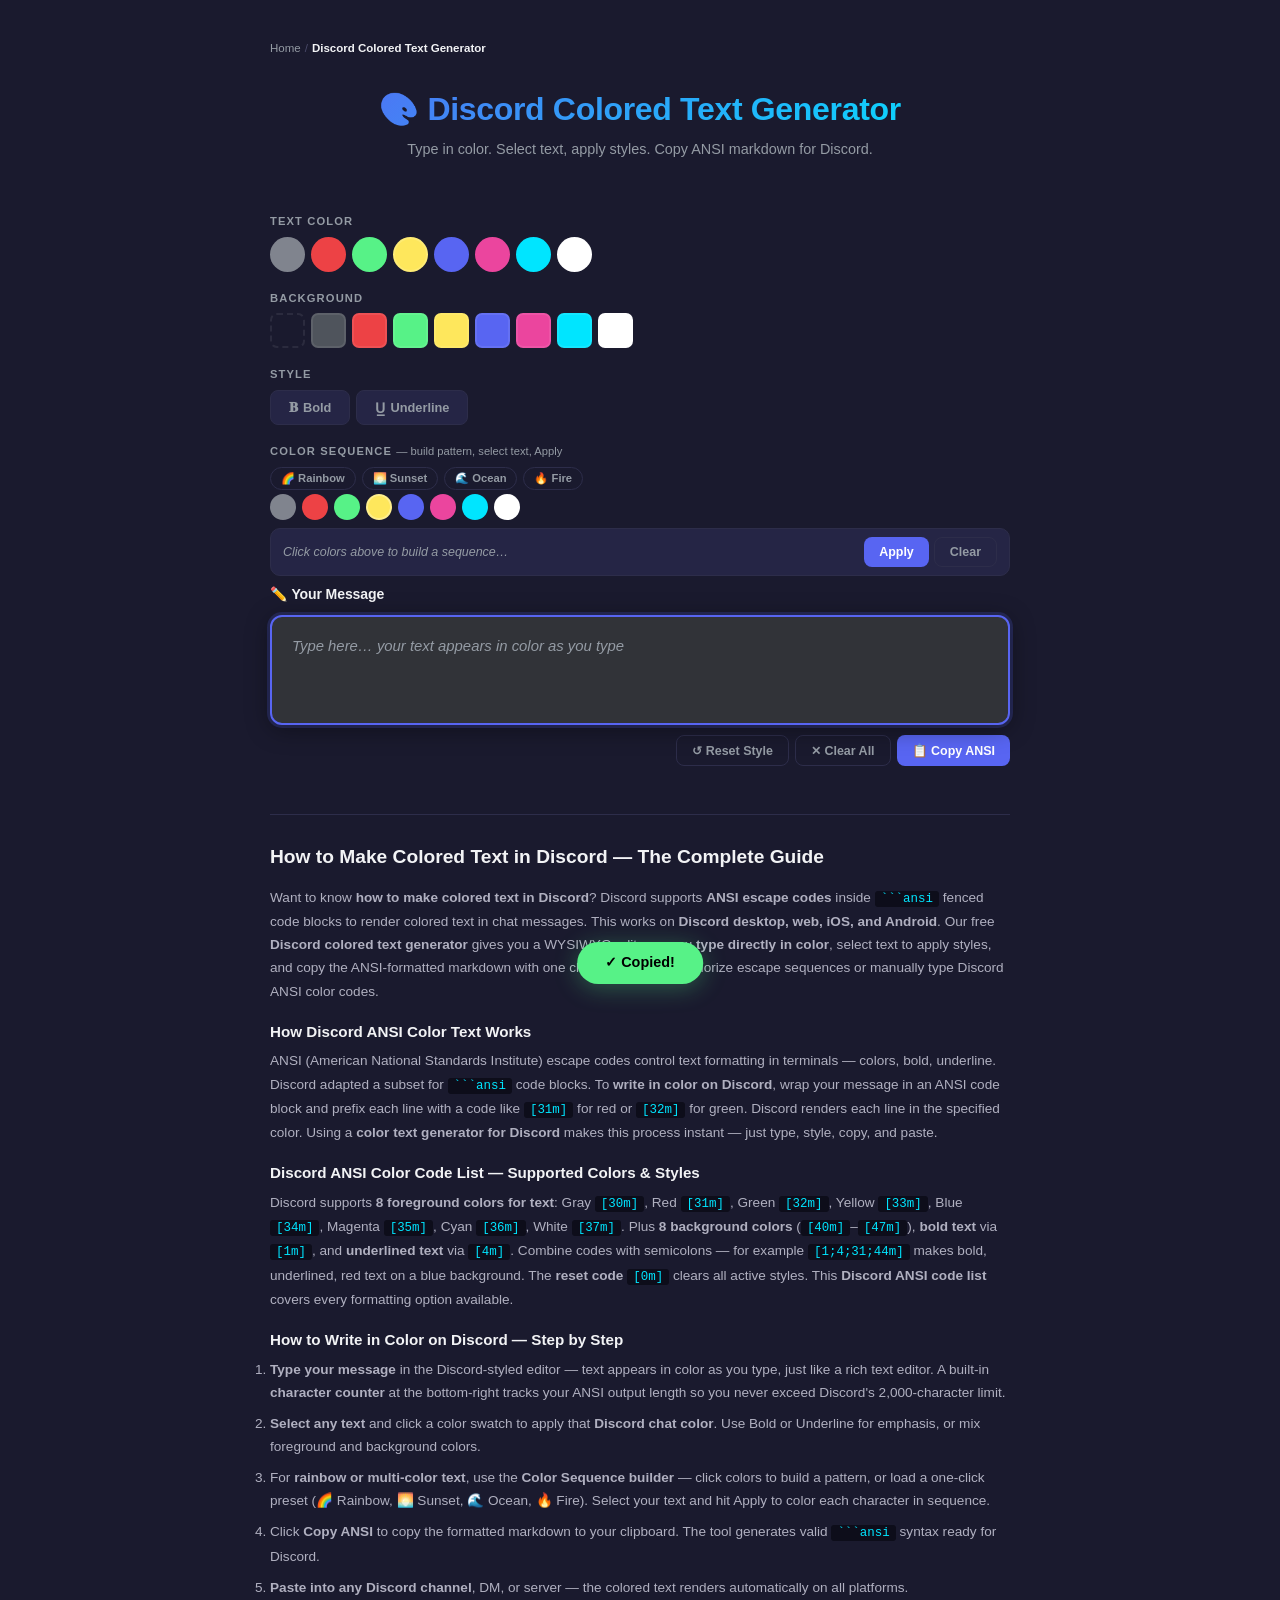
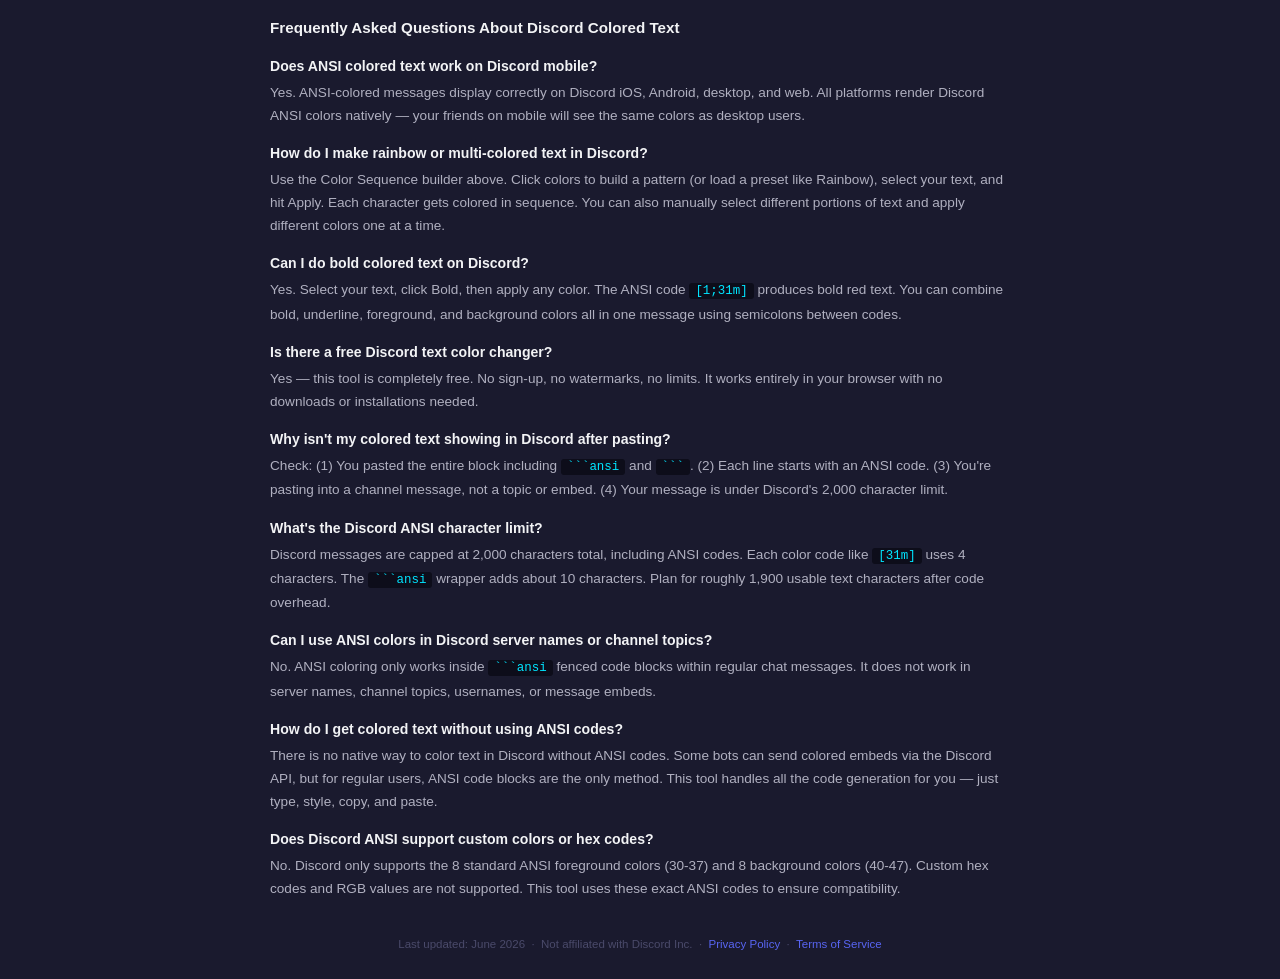
==== commit a19e6619: "SEO优化" ====
--- a/index.html
+++ b/index.html
@@ -12,152 +12,41 @@
 <meta charset="UTF-8">
 <meta name="viewport" content="width=device-width, initial-scale=1.0">
 <title>Discord Colored Text Generator — Free ANSI Color Markdown Tool</title>
-<meta name="description" content="Free Discord colored text generator with WYSIWYG editor. Create ANSI colored messages with 8 foreground colors, 8 background colors, bold and underline. Type in color, copy ANSI markdown for Discord. No sign-up required.">
+<meta name="description" content="Free Discord colored text generator with WYSIWYG editor. Type in color, apply 8 foreground &amp; background colors, bold, underline, rainbow sequences. Copy ready-to-paste ANSI markdown for Discord in one click. No sign-up, no limits.">
 <meta name="keywords" content="discord colored text, discord ansi colors, discord text generator, ansi escape codes discord, discord markdown colors, colored text discord, discord color message, ansi color code generator">
 <meta name="robots" content="index, follow, max-image-preview:large">
-<link rel="canonical" href="https://discordcoloredtext.com/">
+<link rel="canonical" href="https://discord-color-text-generator-nine.vercel.app/">
 <meta property="og:title" content="Discord Colored Text Generator — Free ANSI Color Markdown Tool">
-<meta property="og:description" content="Type in color with the WYSIWYG editor. 8 foreground colors, 8 background colors, bold, underline. Copy ANSI markdown for Discord instantly. Free, no sign-up.">
+<meta property="og:description" content="Type in ANSI color like a rich text editor. 8 foreground + 8 background colors, bold, underline, rainbow sequences. Copy Discord-ready markdown in one click. 100% free, no sign-up.">
 <meta property="og:type" content="website">
-<meta property="og:url" content="https://discordcoloredtext.com/">
+<meta property="og:url" content="https://discord-color-text-generator-nine.vercel.app/">
+<meta property="og:updated_time" content="2026-06-19">
+<meta property="article:modified_time" content="2026-06-19">
+<meta property="og:image" content="https://discord-color-text-generator-nine.vercel.app/og-image.png">
+<meta property="og:image:width" content="1200">
+<meta property="og:image:height" content="630">
+<meta property="og:image:alt" content="Discord Colored Text Generator — Type in color, copy ANSI markdown, 100% free. 8 foreground, 8 background, bold, underline, rainbow presets.">
 <meta name="twitter:card" content="summary_large_image">
 <meta name="twitter:title" content="Discord Colored Text Generator">
-<meta name="twitter:description" content="WYSIWYG editor for Discord ANSI colored text. Type in color, copy markdown. Free.">
-<style>
-*,*::before,*::after{box-sizing:border-box;margin:0;padding:0}
-:root{
-  --bg:#1A1A2E;--surface:#222240;--card:#252545;--border:#2D2D4A;
-  --accent:#5865F2;--accent-hover:#4752C4;--glow:#5865F230;
-  --success:#57F287;--text:#F2F3F5;--muted:#949BA4;
-  --editor-bg:#313338;--editor-text:#DBDEE1;
-  --font:'gg sans','Whitney','Helvetica Neue',Helvetica,Arial,sans-serif;
-  --ui:-apple-system,BlinkMacSystemFont,'Segoe UI',Roboto,sans-serif;
-}
-html{font-size:16px;scroll-behavior:smooth}
-body{font-family:var(--ui);background:var(--bg);color:#E0E0E0;min-height:100vh;line-height:1.5;-webkit-font-smoothing:antialiased}
-.container{max-width:780px;margin:0 auto;padding:28px 20px 40px}
-
-/* Header */
-.header{text-align:center;padding:40px 0 28px}
-.header h1{font-size:clamp(1.4rem,3.5vw,2rem);font-weight:800;background:linear-gradient(135deg,var(--accent),#00E5FF);-webkit-background-clip:text;-webkit-text-fill-color:transparent;background-clip:text;margin-bottom:6px;letter-spacing:-0.01em}
-.header p{color:var(--muted);font-size:0.9rem}
-
-.ad{background:var(--card);border:1px dashed var(--border);border-radius:12px;min-height:90px;display:flex;align-items:center;justify-content:center;color:#4A4A6A;font-size:0.75rem;margin:12px 0;text-transform:uppercase;letter-spacing:0.1em}
-
-/* Editor */
-.editor-section{margin:8px 0 28px}
-.editor-top{display:flex;align-items:center;justify-content:space-between;margin-bottom:10px}
-.editor-top label{font-weight:700;font-size:0.88rem;color:var(--text);letter-spacing:-0.01em}
-.editor-actions{display:flex;gap:6px;margin-top:10px;justify-content:flex-end}
-.btn{display:inline-flex;align-items:center;gap:4px;padding:7px 15px;font-size:0.78rem;font-weight:600;font-family:var(--ui);border:none;border-radius:8px;cursor:pointer;transition:all 0.15s ease}
-.btn-fill{background:var(--accent);color:#fff}
-.btn-fill:hover{background:var(--accent-hover);box-shadow:0 2px 12px var(--glow)}
-.btn-fill.copied{background:var(--success);color:#000;pointer-events:none}
-.btn-hollow{background:transparent;color:var(--muted);border:1px solid var(--border)}
-.btn-hollow:hover{background:var(--card);color:var(--text)}
-.btn-hollow.danger:hover{color:#ED4245;border-color:#ED424530}
-
-.editor{
-  width:100%;padding:18px 20px;font-size:0.93rem;font-family:var(--font);
-  background:var(--editor-bg);border:2px solid var(--border);border-radius:12px;
-  color:var(--editor-text);outline:none;transition:border-color 0.2s,box-shadow 0.2s;
-  min-height:110px;line-height:1.55;word-break:break-word;overflow-y:auto;
-  box-shadow:0 4px 24px rgba(0,0,0,0.4),inset 0 1px 0 rgba(255,255,255,0.02);
-}
-.editor:focus{border-color:var(--accent);box-shadow:0 0 0 3px var(--glow),0 4px 24px rgba(0,0,0,0.4)}
-.editor:empty::before{content:attr(data-placeholder);color:var(--muted);font-style:italic;pointer-events:none}
-.editor-wrap{position:relative}
-.editor-wrap .char-count{position:absolute;bottom:8px;right:14px;z-index:1;pointer-events:none}
-
-/* Picker */
-.picker{display:flex;flex-direction:column;gap:18px;margin:24px 0 8px}
-.picker-label{font-size:0.7rem;font-weight:700;color:var(--muted);text-transform:uppercase;letter-spacing:0.1em;margin-bottom:7px}
-.picker-row{display:flex;flex-wrap:wrap;gap:6px}
-
-/* FG swatches: colored circles */
-.swatch-btn{
-  width:35px;height:35px;border-radius:50%;border:2.5px solid transparent;
-  cursor:pointer;outline:none;transition:all 0.12s ease;position:relative;flex-shrink:0;
-}
-.swatch-btn:hover{transform:scale(1.15);border-color:rgba(255,255,255,0.3);z-index:1}
-.swatch-btn:active{transform:scale(0.92)}
-
-/* BG swatches: rounded squares */
-.bg-swatch{
-  width:35px;height:35px;border-radius:7px;border:2px solid rgba(255,255,255,0.08);
-  cursor:pointer;outline:none;transition:all 0.12s ease;position:relative;flex-shrink:0;
-}
-.bg-swatch:hover{transform:scale(1.15);border-color:rgba(255,255,255,0.35);z-index:1}
-.bg-swatch:active{transform:scale(0.92)}
-
-/* Style toggles */
-.style-btn{
-  display:inline-flex;align-items:center;gap:5px;padding:8px 18px;
-  font-size:0.8rem;font-weight:600;font-family:var(--ui);border-radius:8px;
-  cursor:pointer;user-select:none;outline:none;transition:all 0.12s ease;
-  background:var(--card);border:1.5px solid var(--border);color:var(--muted);
-}
-.style-btn:hover{background:#282845;border-color:#3D3D65;color:var(--text)}
-.style-btn:active{transform:scale(0.96)}
-.style-btn .icon{font-size:0.9rem}
-
-/* Sequence bar */
-.seq-bar{display:flex;align-items:center;gap:10px;background:var(--card);border:1px solid var(--border);border-radius:10px;padding:8px 12px;min-height:44px;margin-top:8px}
-.seq-blocks{flex:1;display:flex;flex-wrap:wrap;gap:3px;align-items:center;min-height:28px}
-.seq-empty{color:var(--muted);font-size:0.78rem;font-style:italic}
-.seq-dot{width:20px;height:20px;border-radius:4px;flex-shrink:0;transition:transform 0.1s;cursor:pointer}
-.seq-dot:hover{transform:scale(1.25)}
-.seq-actions{display:flex;gap:5px;flex-shrink:0}
-/* Sequence-only color buttons */
-.seq-swatch{width:26px;height:26px;border-radius:50%;border:2px solid transparent;cursor:pointer;outline:none;transition:all 0.12s ease;flex-shrink:0}
-.seq-swatch:hover{transform:scale(1.2);border-color:rgba(255,255,255,0.4);z-index:1}
-.seq-swatch:active{transform:scale(0.9)}
-
-/* Presets */
-.presets{display:flex;align-items:center;gap:6px;margin-bottom:4px}
-.preset-btn{font-size:0.7rem;font-weight:600;padding:4px 10px;border-radius:14px;border:1px solid var(--border);background:transparent;color:var(--muted);cursor:pointer;font-family:var(--ui);transition:all 0.12s ease}
-.preset-btn:hover{background:var(--card);color:var(--text);border-color:var(--accent)}
-
-/* Char counter */
-.char-count{font-size:0.72rem;color:var(--muted);font-weight:500}
-.char-count.warn{color:#FEE75C}
-.char-count.danger{color:#ED4245}
-
-/* SEO */
-.seo{margin-top:48px;padding-top:28px;border-top:1px solid var(--border)}
-.seo h2{font-size:1.2rem;font-weight:700;color:var(--text);margin-bottom:14px}
-.seo h3{font-size:0.95rem;font-weight:600;color:var(--text);margin:18px 0 6px}
-.seo p,.seo li{font-size:0.85rem;color:#B0B0C0;line-height:1.7;margin-bottom:8px}
-.seo code{background:#0D0D1A;padding:1px 6px;border-radius:3px;font-family:'SF Mono','Fira Code',monospace;font-size:0.78rem;color:#00E5FF}
-.faq-list{margin:0}
-.faq-list dt{font-weight:700;color:var(--text);font-size:0.88rem;margin:16px 0 4px}
-.faq-list dd{color:#B0B0C0;font-size:0.85rem;line-height:1.7;margin:0 0 8px;padding:0}
-
-.footer{text-align:center;padding:28px 0 0;font-size:0.72rem;color:#4A4A6A}
-.footer a{color:var(--accent);text-decoration:none}
-
-.toast{position:fixed;bottom:36px;left:50%;transform:translateX(-50%) translateY(120px);background:var(--success);color:#000;padding:10px 28px;border-radius:50px;font-weight:700;font-size:0.9rem;z-index:999;transition:transform 0.3s cubic-bezier(0.175,0.885,0.32,1.275);pointer-events:none;box-shadow:0 4px 24px rgba(87,242,135,0.3)}
-.toast.show{transform:translateX(-50%) translateY(0)}
-
-@media(max-width:600px){
-  .container{padding:12px 8px 28px}
-  .header{padding:24px 0 16px}
-  .editor-top{flex-wrap:wrap;gap:8px}
-  .editor{padding:14px 14px;font-size:0.88rem;min-height:90px}
-  .swatch-btn,.bg-swatch{width:30px;height:30px}
-  .seq-swatch{width:24px;height:24px}
-  .seq-bar{flex-wrap:wrap;gap:6px}
-  .presets{flex-wrap:wrap}
-}
-@media(prefers-reduced-motion:reduce){*,*::before,*::after{animation-duration:0.01ms!important;transition-duration:0.01ms!important}}
-</style>
+<meta name="twitter:description" content="Create colorful Discord messages instantly. WYSIWYG editor with ANSI fg/bg colors, bold, underline — type, style, copy. 100% free, no limits.">
+<meta name="twitter:image" content="https://discord-color-text-generator-nine.vercel.app/og-image.png">
+<meta name="twitter:image:alt" content="Discord Colored Text Generator — Type in color, copy ANSI markdown, 100% free.">
+<link rel="stylesheet" href="style.css">
+<link rel="preload" href="style.css" as="style">
 </head>
 <body>
 
 <div class="container">
 
+  <nav class="breadcrumb" aria-label="Breadcrumb">
+    <ol>
+      <li><a href="/">Home</a></li>
+      <li><a href="/" aria-current="page">Discord Colored Text Generator</a></li>
+    </ol>
+  </nav>
+
   <header class="header">
-    <h1>🎨 Discord Colored Text Generator</h1>
+    <h1><span class="sr-only">Discord Colored Text Generator</span><span aria-hidden="true">🎨 Discord Colored Text Generator</span></h1>
     <p>Type in color. Select text, apply styles. Copy ANSI markdown for Discord.</p>
   </header>
 
@@ -274,23 +163,32 @@
   {
     "@context": "https://schema.org",
     "@type": "WebSite",
+    "@id": "https://discord-color-text-generator-nine.vercel.app/#website",
     "name": "Discord Colored Text Generator",
-    "url": "https://discordcoloredtext.com/",
+    "url": "https://discord-color-text-generator-nine.vercel.app/",
     "description": "Free WYSIWYG tool to generate ANSI colored text for Discord. 8 foreground colors, 8 background colors, bold, underline, rainbow sequences.",
-    "potentialAction": {
-      "@type": "SearchAction",
-      "target": "https://discordcoloredtext.com/?q={search_term_string}",
-      "query-input": "required name=search_term_string"
-    }
+    "dateModified": "2026-06-19"
+  }
+  </script>
+  <script type="application/ld+json">
+  {
+    "@context": "https://schema.org",
+    "@type": "Organization",
+    "@id": "https://discord-color-text-generator-nine.vercel.app/#org",
+    "name": "Discord Colored Text Generator",
+    "url": "https://discord-color-text-generator-nine.vercel.app/",
+    "description": "Free online tool for generating Discord ANSI colored text messages.",
+    "logo": "https://discord-color-text-generator-nine.vercel.app/og-image.png"
   }
   </script>
   <script type="application/ld+json">
   {
     "@context": "https://schema.org",
     "@type": "BreadcrumbList",
+    "@id": "https://discord-color-text-generator-nine.vercel.app/#breadcrumb",
     "itemListElement": [{
       "@type": "ListItem", "position": 1, "name": "Discord Colored Text Generator",
-      "item": "https://discordcoloredtext.com/"
+      "item": "https://discord-color-text-generator-nine.vercel.app/"
     }]
   }
   </script>
@@ -298,18 +196,24 @@
   {
     "@context": "https://schema.org",
     "@type": "SoftwareApplication",
+    "@id": "https://discord-color-text-generator-nine.vercel.app/#app",
     "name": "Discord Colored Text Generator",
     "applicationCategory": "WebApplication",
     "operatingSystem": "All",
     "description": "WYSIWYG editor for generating Discord ANSI colored text. Supports 8 foreground colors, 8 background colors, bold, underline, and color sequences with presets.",
     "offers": { "@type": "Offer", "price": "0", "priceCurrency": "USD" },
-    "browserRequirements": "Requires JavaScript"
+    "browserRequirements": "Requires JavaScript",
+    "image": "https://discord-color-text-generator-nine.vercel.app/og-image.png",
+    "dateModified": "2026-06-19",
+    "mainEntityOfPage": "https://discord-color-text-generator-nine.vercel.app/"
   }
   </script>
   <script type="application/ld+json">
   {
     "@context": "https://schema.org",
     "@type": "FAQPage",
+    "@id": "https://discord-color-text-generator-nine.vercel.app/#faq",
+    "mainEntityOfPage": "https://discord-color-text-generator-nine.vercel.app/",
     "mainEntity": [{
       "@type": "Question", "name": "Does ANSI colored text work on Discord mobile?",
       "acceptedAnswer": { "@type": "Answer", "text": "Yes. ANSI-colored messages display on Discord iOS, Android, desktop, and web. All platforms render Discord ANSI colors natively." }
@@ -338,6 +242,8 @@
   {
     "@context": "https://schema.org",
     "@type": "HowTo",
+    "@id": "https://discord-color-text-generator-nine.vercel.app/#howto",
+    "mainEntityOfPage": "https://discord-color-text-generator-nine.vercel.app/",
     "name": "Generate Discord Colored Text",
     "description": "Use the free WYSIWYG editor to create ANSI colored messages for Discord in a few simple steps.",
     "step": [
@@ -357,403 +263,6 @@
 
 <div class="toast" id="toast">✓ Copied!</div>
 
-<script>
-(function() {
-  'use strict';
-
-  var FG = [
-    { ansi:'30', css:'#80848E', name:'Gray' },
-    { ansi:'31', css:'#ED4245', name:'Red' },
-    { ansi:'32', css:'#57F287', name:'Green' },
-    { ansi:'33', css:'#FEE75C', name:'Yellow' },
-    { ansi:'34', css:'#5865F2', name:'Blue' },
-    { ansi:'35', css:'#EB459E', name:'Magenta' },
-    { ansi:'36', css:'#00E5FF', name:'Cyan' },
-    { ansi:'37', css:'#FFFFFF', name:'White' },
-  ];
-  var BG = [
-    { ansi:'40', css:'#4F545C', name:'Gray' },
-    { ansi:'41', css:'#ED4245', name:'Red' },
-    { ansi:'42', css:'#57F287', name:'Green' },
-    { ansi:'43', css:'#FEE75C', name:'Yellow' },
-    { ansi:'44', css:'#5865F2', name:'Blue' },
-    { ansi:'45', css:'#EB459E', name:'Magenta' },
-    { ansi:'46', css:'#00E5FF', name:'Cyan' },
-    { ansi:'47', css:'#FFFFFF', name:'White' },
-  ];
-  var FG_RGB = [
-    { ansi:'30', r:128,g:132,b:142 },{ ansi:'31', r:237,g:66,b:69 },
-    { ansi:'32', r:87,g:242,b:135 },{ ansi:'33', r:254,g:231,b:92 },
-    { ansi:'34', r:88,g:101,b:242 },{ ansi:'35', r:235,g:69,b:158 },
-    { ansi:'36', r:0,g:229,b:255 },{ ansi:'37', r:255,g:255,b:255 },
-  ];
-  var BG_RGB = [
-    { ansi:'40', r:79,g:84,b:92 },  { ansi:'41', r:237,g:66,b:69 },
-    { ansi:'42', r:87,g:242,b:135 },{ ansi:'43', r:254,g:231,b:92 },
-    { ansi:'44', r:88,g:101,b:242 },{ ansi:'45', r:235,g:69,b:158 },
-    { ansi:'46', r:0,g:229,b:255 },{ ansi:'47', r:255,g:255,b:255 },
-  ];
-
-  var editor    = document.getElementById('editor');
-  var copyBtn   = document.getElementById('copyBtn');
-  var toast     = document.getElementById('toast');
-  var seqBlocks = document.getElementById('seqBlocks');
-  var seqApply  = document.getElementById('seqApply');
-  var seqClear  = document.getElementById('seqClear');
-  var sequence  = [];
-
-  // ── iOS-compatible style helpers (fallback when execCommand is no-op) ──
-  function _hasSelection() {
-    var sel = window.getSelection();
-    return sel && sel.rangeCount && !sel.isCollapsed && sel.getRangeAt(0).toString().trim();
-  }
-  function _tryExec(cmd, val) {
-    var before = editor.innerHTML;
-    try { document.execCommand(cmd, false, val); } catch(e) {}
-    return editor.innerHTML !== before;
-  }
-  function _restoreRange(range) {
-    var sel = window.getSelection();
-    sel.removeAllRanges();
-    sel.addRange(range);
-  }
-  function applyForeColor(css) {
-    editor.focus();
-    var sel = window.getSelection();
-    if (!sel.rangeCount) return;
-    var range = sel.getRangeAt(0);
-    if (!range.collapsed && range.toString().trim()) {
-      if (!_tryExec('foreColor', css)) {
-        // iOS fallback
-        var contents = range.extractContents();
-        var font = document.createElement('font');
-        font.setAttribute('color', css);
-        font.appendChild(contents);
-        range.insertNode(font);
-        range.selectNodeContents(font);
-        _restoreRange(range);
-      }
-    } else {
-      try { document.execCommand('foreColor', false, css); } catch(e) {}
-    }
-    updateCharCount();
-  }
-  function applyBackColor(css) {
-    editor.focus();
-    var sel = window.getSelection();
-    if (!sel.rangeCount) return;
-    var range = sel.getRangeAt(0);
-    if (!range.collapsed && range.toString().trim()) {
-      if (!_tryExec('backColor', css)) {
-        var contents = range.extractContents();
-        var span = document.createElement('span');
-        span.style.backgroundColor = css;
-        span.appendChild(contents);
-        range.insertNode(span);
-        range.selectNodeContents(span);
-        _restoreRange(range);
-      }
-    } else {
-      try { document.execCommand('backColor', false, css); } catch(e) {}
-    }
-    updateCharCount();
-  }
-  function applyBold() {
-    editor.focus();
-    var sel = window.getSelection();
-    if (!sel.rangeCount) return;
-    var range = sel.getRangeAt(0);
-    if (!range.collapsed && range.toString().trim()) {
-      if (!_tryExec('bold')) {
-        var contents = range.extractContents();
-        // Toggle: check if already inside <b> or <strong>
-        var node = range.commonAncestorContainer;
-        if (node.nodeType === 3) node = node.parentNode;
-        var isBold = node && node.closest && (node.closest('b') || node.closest('strong'));
-        if (isBold) {
-          range.insertNode(contents);
-        } else {
-          var b = document.createElement('b');
-          b.appendChild(contents);
-          range.insertNode(b);
-          range.selectNodeContents(b);
-        }
-        _restoreRange(range);
-      }
-    } else {
-      try { document.execCommand('bold'); } catch(e) {}
-    }
-    updateCharCount();
-  }
-  function applyUnderline() {
-    editor.focus();
-    var sel = window.getSelection();
-    if (!sel.rangeCount) return;
-    var range = sel.getRangeAt(0);
-    if (!range.collapsed && range.toString().trim()) {
-      if (!_tryExec('underline')) {
-        var contents = range.extractContents();
-        var u = document.createElement('u');
-        u.appendChild(contents);
-        range.insertNode(u);
-        range.selectNodeContents(u);
-        _restoreRange(range);
-      }
-    } else {
-      try { document.execCommand('underline'); } catch(e) {}
-    }
-    updateCharCount();
-  }
-  function applyRemoveFormat() {
-    var sel = window.getSelection();
-    if (!sel.rangeCount) return;
-    var range = sel.getRangeAt(0);
-    if (!range.collapsed && range.toString().trim()) {
-      if (!_tryExec('removeFormat')) {
-        var text = range.toString();
-        range.deleteContents();
-        range.insertNode(document.createTextNode(text));
-        range.collapse(false);
-        _restoreRange(range);
-      }
-    } else {
-      try { document.execCommand('removeFormat'); } catch(e) {}
-    }
-    updateCharCount();
-  }
-
-  // Presets
-  var PRESETS = {
-    rainbow: [FG[1],FG[3],FG[2],FG[6],FG[4],FG[5]],   // Red,Yellow,Green,Cyan,Blue,Magenta
-    sunset:  [FG[1],FG[3],FG[5],FG[1]],                 // Red,Yellow,Magenta,Red
-    ocean:   [FG[6],FG[4],FG[0],FG[6]],                 // Cyan,Blue,Gray,Cyan
-    fire:    [FG[1],FG[3],FG[1],FG[3],FG[5]],           // Red,Yellow,Red,Yellow,Magenta
-  };
-  document.querySelectorAll('.preset-btn').forEach(function(btn) {
-    btn.addEventListener('click', function() {
-      var key = this.dataset.preset;
-      if (PRESETS[key]) { sequence = PRESETS[key].slice(); updateSeqUI(); }
-    });
-  });
-
-  // Character counter
-  var charCount = document.getElementById('charCount');
-  function updateCharCount() {
-    var ansi = domToANSI(editor);
-    var len = ansi ? ansi.length : 0;
-    var max = 2000;
-    charCount.textContent = len + ' / ' + max;
-    charCount.className = 'char-count' + (len > max ? ' danger' : len > max * 0.9 ? ' warn' : '');
-  }
-  editor.addEventListener('input', updateCharCount);
-
-  function updateSeqUI() {
-    seqBlocks.innerHTML = sequence.length
-      ? sequence.map(function(s,i) {
-          return '<span class="seq-dot" title="'+s.name+' ('+(i+1)+')" style="background:'+s.css+'" data-idx="'+i+'"></span>';
-        }).join('')
-      : '<span class="seq-empty">Click color swatches above to build a sequence…</span>';
-    seqApply.disabled = sequence.length === 0;
-    seqClear.disabled = sequence.length === 0;
-    // Click dot to remove from sequence
-    seqBlocks.querySelectorAll('.seq-dot').forEach(function(d) {
-      d.addEventListener('click', function() {
-        sequence.splice(parseInt(this.dataset.idx), 1);
-        updateSeqUI();
-      });
-    });
-  }
-
-  function addToSeq(c) {
-    sequence.push(c);
-    updateSeqUI();
-  }
-
-  function applySequence() {
-    var sel = window.getSelection();
-    if (!sel.rangeCount || sel.isCollapsed || !sequence.length) return;
-    var range = sel.getRangeAt(0);
-    var text = range.toString();
-    if (!text) return;
-    range.deleteContents();
-    var frag = document.createDocumentFragment();
-    for (var i = 0; i < text.length; i++) {
-      var s = sequence[i % sequence.length];
-      var el = document.createElement('font');
-      el.setAttribute('color', s.css);
-      el.textContent = text[i];
-      frag.appendChild(el);
-    }
-    range.insertNode(frag);
-    range.collapse(false);
-    sel.removeAllRanges();
-    sel.addRange(range);
-    updateCharCount();
-  }
-
-  // FG: colored circles — apply directly, don't touch sequence
-  FG.forEach(function(c) {
-    var b = document.createElement('button');
-    b.className = 'swatch-btn';
-    b.title = c.name;
-    b.style.background = c.css;
-    if (c.ansi === '37' || c.ansi === '33') b.style.borderColor = 'rgba(255,255,255,0.15)';
-    b.addEventListener('pointerdown', function(e) {
-      e.preventDefault();
-      applyForeColor(c.css);
-    });
-    document.getElementById('fgRow').appendChild(b);
-  });
-
-  // BG: rounded squares — first one clears background
-  (function() {
-    var b = document.createElement('button');
-    b.className = 'bg-swatch';
-    b.title = 'No background';
-    b.style.background = 'transparent';
-    b.style.borderStyle = 'dashed';
-    b.addEventListener('pointerdown', function(e) {
-      e.preventDefault();
-      applyBackColor('transparent');
-    });
-    document.getElementById('bgRow').appendChild(b);
-  })();
-  BG.forEach(function(c) {
-    var b = document.createElement('button');
-    b.className = 'bg-swatch';
-    b.title = c.name;
-    b.style.background = c.css;
-    b.addEventListener('pointerdown', function(e) {
-      e.preventDefault();
-      applyBackColor(c.css);
-    });
-    document.getElementById('bgRow').appendChild(b);
-  });
-
-  // Sequence-only color buttons (foreground only)
-  FG.forEach(function(c) {
-    var b = document.createElement('button');
-    b.className = 'seq-swatch';
-    b.title = 'Add ' + c.name + ' to sequence';
-    b.style.background = c.css;
-    if (c.ansi === '37' || c.ansi === '33') b.style.borderColor = 'rgba(255,255,255,0.3)';
-    b.addEventListener('click', function() { addToSeq(c); });
-    document.getElementById('seqColors').appendChild(b);
-  });
-
-  // Sequence actions (pointerdown keeps selection alive on touch)
-  seqApply.addEventListener('pointerdown', function(e) {
-    e.preventDefault();
-    applySequence();
-  });
-  seqClear.addEventListener('click', function() {
-    sequence = [];
-    updateSeqUI();
-  });
-
-  // Style
-  document.getElementById('boldBtn').addEventListener('pointerdown', function(e) {
-    e.preventDefault(); applyBold();
-  });
-  document.getElementById('underlineBtn').addEventListener('pointerdown', function(e) {
-    e.preventDefault(); applyUnderline();
-  });
-
-  // Reset: strip formatting
-  document.getElementById('resetBtn').addEventListener('pointerdown', function(e) {
-    e.preventDefault(); applyRemoveFormat();
-  });
-  // Clear
-  document.getElementById('clearBtn').addEventListener('click', function() {
-    editor.innerHTML = ''; editor.focus(); updateCharCount();
-  });
-
-  // DOM → ANSI
-  function parseRGB(s) {
-    var m = s.match(/rgba?\((\d+),\s*(\d+),\s*(\d+)(?:,\s*([\d.]+))?\)/);
-    return m ? { r:parseInt(m[1]), g:parseInt(m[2]), b:parseInt(m[3]), a:m[4]!==undefined?parseFloat(m[4]):1 } : null;
-  }
-  function closest(r,g,b,t) {
-    var best=t[0], bestD=Infinity;
-    for (var i=0;i<t.length;i++) {
-      var dr=r-t[i].r, dg=g-t[i].g, db=b-t[i].b, d=dr*dr+dg*dg+db*db;
-      if (d<bestD) { bestD=d; best=t[i]; }
-    }
-    return best.ansi;
-  }
-
-  function domToANSI(root) {
-    var lines=[], cur='', lastPrefix='';
-    (function walk(node,st) {
-      if (node.nodeType===3) {
-        var parts=node.textContent.split('\n');
-        for (var i=0;i<parts.length;i++) {
-          if (i>0) { lines.push(cur); cur=''; lastPrefix=''; }
-          if (!parts[i]) continue;
-          var p=[];
-          if (st.bold) p.push('1');
-          if (st.underline) p.push('4');
-          p.push(st.fg);
-          if (st.bg) p.push(st.bg);
-          var prefix='['+p.join(';')+'m';
-          if (prefix===lastPrefix) { cur+=parts[i]; }
-          else { cur+=prefix+parts[i]; lastPrefix=prefix; }
-        }
-        return;
-      }
-      if (node.nodeType!==1) return;
-      var tag=node.tagName.toLowerCase();
-      var ns={ fg:st.fg, bg:st.bg, bold:st.bold, underline:st.underline };
-      if (/^(font|span|b|u|strong|em)$/.test(tag)) {
-        var cs=getComputedStyle(node);
-        var fgR=parseRGB(cs.color);
-        if (fgR) ns.fg=closest(fgR.r,fgR.g,fgR.b,FG_RGB);
-        if (cs.fontWeight==='bold'||parseInt(cs.fontWeight)>=700) ns.bold=true;
-        if (cs.textDecoration.indexOf('underline')!==-1) ns.underline=true;
-        if (node.style&&node.style.backgroundColor&&node.style.backgroundColor!==''&&node.style.backgroundColor!=='transparent') {
-          var bgR=parseRGB(cs.backgroundColor);
-          if (bgR&&bgR.a>0) ns.bg=closest(bgR.r,bgR.g,bgR.b,BG_RGB);
-        }
-      }
-      if (tag==='b'||tag==='strong') ns.bold=true;
-      if (tag==='u') ns.underline=true;
-      for (var i=0;i<node.childNodes.length;i++) walk(node.childNodes[i],ns);
-    })(root,{ fg:'37', bg:null, bold:false, underline:false });
-    if (cur||lines.length===0) lines.push(cur);
-    return lines.join('\n');
-  }
-
-  function copy() {
-    if (!editor.textContent.trim()) return;
-    var ansi=domToANSI(editor);
-    if (!ansi) return;
-    var md='```ansi\n'+ansi+'\n```';
-    if (navigator.clipboard&&navigator.clipboard.writeText) {
-      navigator.clipboard.writeText(md).then(flash).catch(fc);
-    } else fc();
-    function fc() {
-      var ta=document.createElement('textarea');
-      ta.value=md; ta.style.position='fixed'; ta.style.left='-9999px';
-      document.body.appendChild(ta); ta.focus(); ta.select();
-      try { document.execCommand('copy'); flash(); } catch(e) {}
-      document.body.removeChild(ta);
-    }
-  }
-
-  function flash() {
-    copyBtn.classList.add('copied');
-    copyBtn.innerHTML='<span>✓</span> Copied!';
-    toast.classList.add('show');
-    setTimeout(function() {
-      copyBtn.classList.remove('copied');
-      copyBtn.innerHTML='📋 Copy ANSI';
-      toast.classList.remove('show');
-    },2000);
-  }
-
-  copyBtn.addEventListener('click', copy);
-  editor.focus();
-})();
-</script>
+<script src="script.js" defer></script>
 </body>
 </html>
--- a/style.css
+++ b/style.css
@@ -0,0 +1,136 @@
+*,*::before,*::after{box-sizing:border-box;margin:0;padding:0}
+:root{
+  --bg:#1A1A2E;--surface:#222240;--card:#252545;--border:#2D2D4A;
+  --accent:#5865F2;--accent-hover:#4752C4;--glow:#5865F230;
+  --success:#57F287;--text:#F2F3F5;--muted:#949BA4;
+  --editor-bg:#313338;--editor-text:#DBDEE1;
+  --font:'gg sans','Whitney','Helvetica Neue',Helvetica,Arial,sans-serif;
+  --ui:-apple-system,BlinkMacSystemFont,'Segoe UI',Roboto,sans-serif;
+}
+html{font-size:16px;scroll-behavior:smooth}
+body{font-family:var(--ui);background:var(--bg);color:#E0E0E0;min-height:100vh;line-height:1.5;-webkit-font-smoothing:antialiased}
+.container{max-width:780px;margin:0 auto;padding:28px 20px 40px}
+.sr-only{position:absolute;width:1px;height:1px;padding:0;margin:-1px;overflow:hidden;clip:rect(0,0,0,0);white-space:nowrap;border:0}
+
+/* Breadcrumb */
+.breadcrumb{padding:12px 0 0;margin-bottom:0}
+.breadcrumb ol{list-style:none;display:flex;flex-wrap:wrap;gap:4px;align-items:center;font-size:0.72rem;color:var(--muted)}
+.breadcrumb a{color:var(--muted);text-decoration:none;transition:color 0.15s}
+.breadcrumb a:hover{color:var(--text)}
+.breadcrumb li:not(:last-child)::after{content:'/';margin-left:4px;color:#4A4A6A}
+.breadcrumb [aria-current="page"]{color:var(--text);font-weight:600}
+
+/* Header */
+.header{text-align:center;padding:28px 0 28px}
+.header h1{font-size:clamp(1.4rem,3.5vw,2rem);font-weight:800;background:linear-gradient(135deg,var(--accent),#00E5FF);-webkit-background-clip:text;-webkit-text-fill-color:transparent;background-clip:text;margin-bottom:6px;letter-spacing:-0.01em}
+.header p{color:var(--muted);font-size:0.9rem}
+
+.ad{background:var(--card);border:1px dashed var(--border);border-radius:12px;min-height:90px;display:flex;align-items:center;justify-content:center;color:#4A4A6A;font-size:0.75rem;margin:12px 0;text-transform:uppercase;letter-spacing:0.1em}
+
+/* Editor */
+.editor-section{margin:8px 0 28px}
+.editor-top{display:flex;align-items:center;justify-content:space-between;margin-bottom:10px}
+.editor-top label{font-weight:700;font-size:0.88rem;color:var(--text);letter-spacing:-0.01em}
+.editor-actions{display:flex;gap:6px;margin-top:10px;justify-content:flex-end}
+.btn{display:inline-flex;align-items:center;gap:4px;padding:7px 15px;font-size:0.78rem;font-weight:600;font-family:var(--ui);border:none;border-radius:8px;cursor:pointer;transition:all 0.15s ease}
+.btn-fill{background:var(--accent);color:#fff}
+.btn-fill:hover{background:var(--accent-hover);box-shadow:0 2px 12px var(--glow)}
+.btn-fill.copied{background:var(--success);color:#000;pointer-events:none}
+.btn-hollow{background:transparent;color:var(--muted);border:1px solid var(--border)}
+.btn-hollow:hover{background:var(--card);color:var(--text)}
+.btn-hollow.danger:hover{color:#ED4245;border-color:#ED424530}
+
+.editor{
+  width:100%;padding:18px 20px;font-size:0.93rem;font-family:var(--font);
+  background:var(--editor-bg);border:2px solid var(--border);border-radius:12px;
+  color:var(--editor-text);outline:none;transition:border-color 0.2s,box-shadow 0.2s;
+  min-height:110px;line-height:1.55;word-break:break-word;overflow-y:auto;
+  box-shadow:0 4px 24px rgba(0,0,0,0.4),inset 0 1px 0 rgba(255,255,255,0.02);
+}
+.editor:focus{border-color:var(--accent);box-shadow:0 0 0 3px var(--glow),0 4px 24px rgba(0,0,0,0.4)}
+.editor:empty::before{content:attr(data-placeholder);color:var(--muted);font-style:italic;pointer-events:none}
+.editor-wrap{position:relative}
+.editor-wrap .char-count{position:absolute;bottom:8px;right:14px;z-index:1;pointer-events:none}
+
+/* Picker */
+.picker{display:flex;flex-direction:column;gap:18px;margin:24px 0 8px}
+.picker-label{font-size:0.7rem;font-weight:700;color:var(--muted);text-transform:uppercase;letter-spacing:0.1em;margin-bottom:7px}
+.picker-row{display:flex;flex-wrap:wrap;gap:6px}
+
+/* FG swatches: colored circles */
+.swatch-btn{
+  width:35px;height:35px;border-radius:50%;border:2.5px solid transparent;
+  cursor:pointer;outline:none;transition:all 0.12s ease;position:relative;flex-shrink:0;
+}
+.swatch-btn:hover{transform:scale(1.15);border-color:rgba(255,255,255,0.3);z-index:1}
+.swatch-btn:active{transform:scale(0.92)}
+
+/* BG swatches: rounded squares */
+.bg-swatch{
+  width:35px;height:35px;border-radius:7px;border:2px solid rgba(255,255,255,0.08);
+  cursor:pointer;outline:none;transition:all 0.12s ease;position:relative;flex-shrink:0;
+}
+.bg-swatch:hover{transform:scale(1.15);border-color:rgba(255,255,255,0.35);z-index:1}
+.bg-swatch:active{transform:scale(0.92)}
+
+/* Style toggles */
+.style-btn{
+  display:inline-flex;align-items:center;gap:5px;padding:8px 18px;
+  font-size:0.8rem;font-weight:600;font-family:var(--ui);border-radius:8px;
+  cursor:pointer;user-select:none;outline:none;transition:all 0.12s ease;
+  background:var(--card);border:1.5px solid var(--border);color:var(--muted);
+}
+.style-btn:hover{background:#282845;border-color:#3D3D65;color:var(--text)}
+.style-btn:active{transform:scale(0.96)}
+.style-btn .icon{font-size:0.9rem}
+
+/* Sequence bar */
+.seq-bar{display:flex;align-items:center;gap:10px;background:var(--card);border:1px solid var(--border);border-radius:10px;padding:8px 12px;min-height:44px;margin-top:8px}
+.seq-blocks{flex:1;display:flex;flex-wrap:wrap;gap:3px;align-items:center;min-height:28px}
+.seq-empty{color:var(--muted);font-size:0.78rem;font-style:italic}
+.seq-dot{width:20px;height:20px;border-radius:4px;flex-shrink:0;transition:transform 0.1s;cursor:pointer}
+.seq-dot:hover{transform:scale(1.25)}
+.seq-actions{display:flex;gap:5px;flex-shrink:0}
+/* Sequence-only color buttons */
+.seq-swatch{width:26px;height:26px;border-radius:50%;border:2px solid transparent;cursor:pointer;outline:none;transition:all 0.12s ease;flex-shrink:0}
+.seq-swatch:hover{transform:scale(1.2);border-color:rgba(255,255,255,0.4);z-index:1}
+.seq-swatch:active{transform:scale(0.9)}
+
+/* Presets */
+.presets{display:flex;align-items:center;gap:6px;margin-bottom:4px}
+.preset-btn{font-size:0.7rem;font-weight:600;padding:4px 10px;border-radius:14px;border:1px solid var(--border);background:transparent;color:var(--muted);cursor:pointer;font-family:var(--ui);transition:all 0.12s ease}
+.preset-btn:hover{background:var(--card);color:var(--text);border-color:var(--accent)}
+
+/* Char counter */
+.char-count{font-size:0.72rem;color:var(--muted);font-weight:500}
+.char-count.warn{color:#FEE75C}
+.char-count.danger{color:#ED4245}
+
+/* SEO */
+.seo{margin-top:48px;padding-top:28px;border-top:1px solid var(--border)}
+.seo h2{font-size:1.2rem;font-weight:700;color:var(--text);margin-bottom:14px}
+.seo h3{font-size:0.95rem;font-weight:600;color:var(--text);margin:18px 0 6px}
+.seo p,.seo li{font-size:0.85rem;color:#B0B0C0;line-height:1.7;margin-bottom:8px}
+.seo code{background:#0D0D1A;padding:1px 6px;border-radius:3px;font-family:'SF Mono','Fira Code',monospace;font-size:0.78rem;color:#00E5FF}
+.faq-list{margin:0}
+.faq-list dt{font-weight:700;color:var(--text);font-size:0.88rem;margin:16px 0 4px}
+.faq-list dd{color:#B0B0C0;font-size:0.85rem;line-height:1.7;margin:0 0 8px;padding:0}
+
+.footer{text-align:center;padding:28px 0 0;font-size:0.72rem;color:#4A4A6A}
+.footer a{color:var(--accent);text-decoration:none}
+
+.toast{position:fixed;bottom:36px;left:50%;transform:translateX(-50%) translateY(120px);background:var(--success);color:#000;padding:10px 28px;border-radius:50px;font-weight:700;font-size:0.9rem;z-index:999;transition:transform 0.3s cubic-bezier(0.175,0.885,0.32,1.275);pointer-events:none;box-shadow:0 4px 24px rgba(87,242,135,0.3)}
+.toast.show{transform:translateX(-50%) translateY(0)}
+
+@media(max-width:600px){
+  .container{padding:12px 8px 28px}
+  .header{padding:16px 0 16px}
+  .breadcrumb{padding:8px 0 0}
+  .editor-top{flex-wrap:wrap;gap:8px}
+  .editor{padding:14px 14px;font-size:0.88rem;min-height:90px}
+  .swatch-btn,.bg-swatch{width:30px;height:30px}
+  .seq-swatch{width:24px;height:24px}
+  .seq-bar{flex-wrap:wrap;gap:6px}
+  .presets{flex-wrap:wrap}
+}
+@media(prefers-reduced-motion:reduce){*,*::before,*::after{animation-duration:0.01ms!important;transition-duration:0.01ms!important}}
--- a/style.css
+++ b/style.css
@@ -0,0 +1,136 @@
+*,*::before,*::after{box-sizing:border-box;margin:0;padding:0}
+:root{
+  --bg:#1A1A2E;--surface:#222240;--card:#252545;--border:#2D2D4A;
+  --accent:#5865F2;--accent-hover:#4752C4;--glow:#5865F230;
+  --success:#57F287;--text:#F2F3F5;--muted:#949BA4;
+  --editor-bg:#313338;--editor-text:#DBDEE1;
+  --font:'gg sans','Whitney','Helvetica Neue',Helvetica,Arial,sans-serif;
+  --ui:-apple-system,BlinkMacSystemFont,'Segoe UI',Roboto,sans-serif;
+}
+html{font-size:16px;scroll-behavior:smooth}
+body{font-family:var(--ui);background:var(--bg);color:#E0E0E0;min-height:100vh;line-height:1.5;-webkit-font-smoothing:antialiased}
+.container{max-width:780px;margin:0 auto;padding:28px 20px 40px}
+.sr-only{position:absolute;width:1px;height:1px;padding:0;margin:-1px;overflow:hidden;clip:rect(0,0,0,0);white-space:nowrap;border:0}
+
+/* Breadcrumb */
+.breadcrumb{padding:12px 0 0;margin-bottom:0}
+.breadcrumb ol{list-style:none;display:flex;flex-wrap:wrap;gap:4px;align-items:center;font-size:0.72rem;color:var(--muted)}
+.breadcrumb a{color:var(--muted);text-decoration:none;transition:color 0.15s}
+.breadcrumb a:hover{color:var(--text)}
+.breadcrumb li:not(:last-child)::after{content:'/';margin-left:4px;color:#4A4A6A}
+.breadcrumb [aria-current="page"]{color:var(--text);font-weight:600}
+
+/* Header */
+.header{text-align:center;padding:28px 0 28px}
+.header h1{font-size:clamp(1.4rem,3.5vw,2rem);font-weight:800;background:linear-gradient(135deg,var(--accent),#00E5FF);-webkit-background-clip:text;-webkit-text-fill-color:transparent;background-clip:text;margin-bottom:6px;letter-spacing:-0.01em}
+.header p{color:var(--muted);font-size:0.9rem}
+
+.ad{background:var(--card);border:1px dashed var(--border);border-radius:12px;min-height:90px;display:flex;align-items:center;justify-content:center;color:#4A4A6A;font-size:0.75rem;margin:12px 0;text-transform:uppercase;letter-spacing:0.1em}
+
+/* Editor */
+.editor-section{margin:8px 0 28px}
+.editor-top{display:flex;align-items:center;justify-content:space-between;margin-bottom:10px}
+.editor-top label{font-weight:700;font-size:0.88rem;color:var(--text);letter-spacing:-0.01em}
+.editor-actions{display:flex;gap:6px;margin-top:10px;justify-content:flex-end}
+.btn{display:inline-flex;align-items:center;gap:4px;padding:7px 15px;font-size:0.78rem;font-weight:600;font-family:var(--ui);border:none;border-radius:8px;cursor:pointer;transition:all 0.15s ease}
+.btn-fill{background:var(--accent);color:#fff}
+.btn-fill:hover{background:var(--accent-hover);box-shadow:0 2px 12px var(--glow)}
+.btn-fill.copied{background:var(--success);color:#000;pointer-events:none}
+.btn-hollow{background:transparent;color:var(--muted);border:1px solid var(--border)}
+.btn-hollow:hover{background:var(--card);color:var(--text)}
+.btn-hollow.danger:hover{color:#ED4245;border-color:#ED424530}
+
+.editor{
+  width:100%;padding:18px 20px;font-size:0.93rem;font-family:var(--font);
+  background:var(--editor-bg);border:2px solid var(--border);border-radius:12px;
+  color:var(--editor-text);outline:none;transition:border-color 0.2s,box-shadow 0.2s;
+  min-height:110px;line-height:1.55;word-break:break-word;overflow-y:auto;
+  box-shadow:0 4px 24px rgba(0,0,0,0.4),inset 0 1px 0 rgba(255,255,255,0.02);
+}
+.editor:focus{border-color:var(--accent);box-shadow:0 0 0 3px var(--glow),0 4px 24px rgba(0,0,0,0.4)}
+.editor:empty::before{content:attr(data-placeholder);color:var(--muted);font-style:italic;pointer-events:none}
+.editor-wrap{position:relative}
+.editor-wrap .char-count{position:absolute;bottom:8px;right:14px;z-index:1;pointer-events:none}
+
+/* Picker */
+.picker{display:flex;flex-direction:column;gap:18px;margin:24px 0 8px}
+.picker-label{font-size:0.7rem;font-weight:700;color:var(--muted);text-transform:uppercase;letter-spacing:0.1em;margin-bottom:7px}
+.picker-row{display:flex;flex-wrap:wrap;gap:6px}
+
+/* FG swatches: colored circles */
+.swatch-btn{
+  width:35px;height:35px;border-radius:50%;border:2.5px solid transparent;
+  cursor:pointer;outline:none;transition:all 0.12s ease;position:relative;flex-shrink:0;
+}
+.swatch-btn:hover{transform:scale(1.15);border-color:rgba(255,255,255,0.3);z-index:1}
+.swatch-btn:active{transform:scale(0.92)}
+
+/* BG swatches: rounded squares */
+.bg-swatch{
+  width:35px;height:35px;border-radius:7px;border:2px solid rgba(255,255,255,0.08);
+  cursor:pointer;outline:none;transition:all 0.12s ease;position:relative;flex-shrink:0;
+}
+.bg-swatch:hover{transform:scale(1.15);border-color:rgba(255,255,255,0.35);z-index:1}
+.bg-swatch:active{transform:scale(0.92)}
+
+/* Style toggles */
+.style-btn{
+  display:inline-flex;align-items:center;gap:5px;padding:8px 18px;
+  font-size:0.8rem;font-weight:600;font-family:var(--ui);border-radius:8px;
+  cursor:pointer;user-select:none;outline:none;transition:all 0.12s ease;
+  background:var(--card);border:1.5px solid var(--border);color:var(--muted);
+}
+.style-btn:hover{background:#282845;border-color:#3D3D65;color:var(--text)}
+.style-btn:active{transform:scale(0.96)}
+.style-btn .icon{font-size:0.9rem}
+
+/* Sequence bar */
+.seq-bar{display:flex;align-items:center;gap:10px;background:var(--card);border:1px solid var(--border);border-radius:10px;padding:8px 12px;min-height:44px;margin-top:8px}
+.seq-blocks{flex:1;display:flex;flex-wrap:wrap;gap:3px;align-items:center;min-height:28px}
+.seq-empty{color:var(--muted);font-size:0.78rem;font-style:italic}
+.seq-dot{width:20px;height:20px;border-radius:4px;flex-shrink:0;transition:transform 0.1s;cursor:pointer}
+.seq-dot:hover{transform:scale(1.25)}
+.seq-actions{display:flex;gap:5px;flex-shrink:0}
+/* Sequence-only color buttons */
+.seq-swatch{width:26px;height:26px;border-radius:50%;border:2px solid transparent;cursor:pointer;outline:none;transition:all 0.12s ease;flex-shrink:0}
+.seq-swatch:hover{transform:scale(1.2);border-color:rgba(255,255,255,0.4);z-index:1}
+.seq-swatch:active{transform:scale(0.9)}
+
+/* Presets */
+.presets{display:flex;align-items:center;gap:6px;margin-bottom:4px}
+.preset-btn{font-size:0.7rem;font-weight:600;padding:4px 10px;border-radius:14px;border:1px solid var(--border);background:transparent;color:var(--muted);cursor:pointer;font-family:var(--ui);transition:all 0.12s ease}
+.preset-btn:hover{background:var(--card);color:var(--text);border-color:var(--accent)}
+
+/* Char counter */
+.char-count{font-size:0.72rem;color:var(--muted);font-weight:500}
+.char-count.warn{color:#FEE75C}
+.char-count.danger{color:#ED4245}
+
+/* SEO */
+.seo{margin-top:48px;padding-top:28px;border-top:1px solid var(--border)}
+.seo h2{font-size:1.2rem;font-weight:700;color:var(--text);margin-bottom:14px}
+.seo h3{font-size:0.95rem;font-weight:600;color:var(--text);margin:18px 0 6px}
+.seo p,.seo li{font-size:0.85rem;color:#B0B0C0;line-height:1.7;margin-bottom:8px}
+.seo code{background:#0D0D1A;padding:1px 6px;border-radius:3px;font-family:'SF Mono','Fira Code',monospace;font-size:0.78rem;color:#00E5FF}
+.faq-list{margin:0}
+.faq-list dt{font-weight:700;color:var(--text);font-size:0.88rem;margin:16px 0 4px}
+.faq-list dd{color:#B0B0C0;font-size:0.85rem;line-height:1.7;margin:0 0 8px;padding:0}
+
+.footer{text-align:center;padding:28px 0 0;font-size:0.72rem;color:#4A4A6A}
+.footer a{color:var(--accent);text-decoration:none}
+
+.toast{position:fixed;bottom:36px;left:50%;transform:translateX(-50%) translateY(120px);background:var(--success);color:#000;padding:10px 28px;border-radius:50px;font-weight:700;font-size:0.9rem;z-index:999;transition:transform 0.3s cubic-bezier(0.175,0.885,0.32,1.275);pointer-events:none;box-shadow:0 4px 24px rgba(87,242,135,0.3)}
+.toast.show{transform:translateX(-50%) translateY(0)}
+
+@media(max-width:600px){
+  .container{padding:12px 8px 28px}
+  .header{padding:16px 0 16px}
+  .breadcrumb{padding:8px 0 0}
+  .editor-top{flex-wrap:wrap;gap:8px}
+  .editor{padding:14px 14px;font-size:0.88rem;min-height:90px}
+  .swatch-btn,.bg-swatch{width:30px;height:30px}
+  .seq-swatch{width:24px;height:24px}
+  .seq-bar{flex-wrap:wrap;gap:6px}
+  .presets{flex-wrap:wrap}
+}
+@media(prefers-reduced-motion:reduce){*,*::before,*::after{animation-duration:0.01ms!important;transition-duration:0.01ms!important}}
